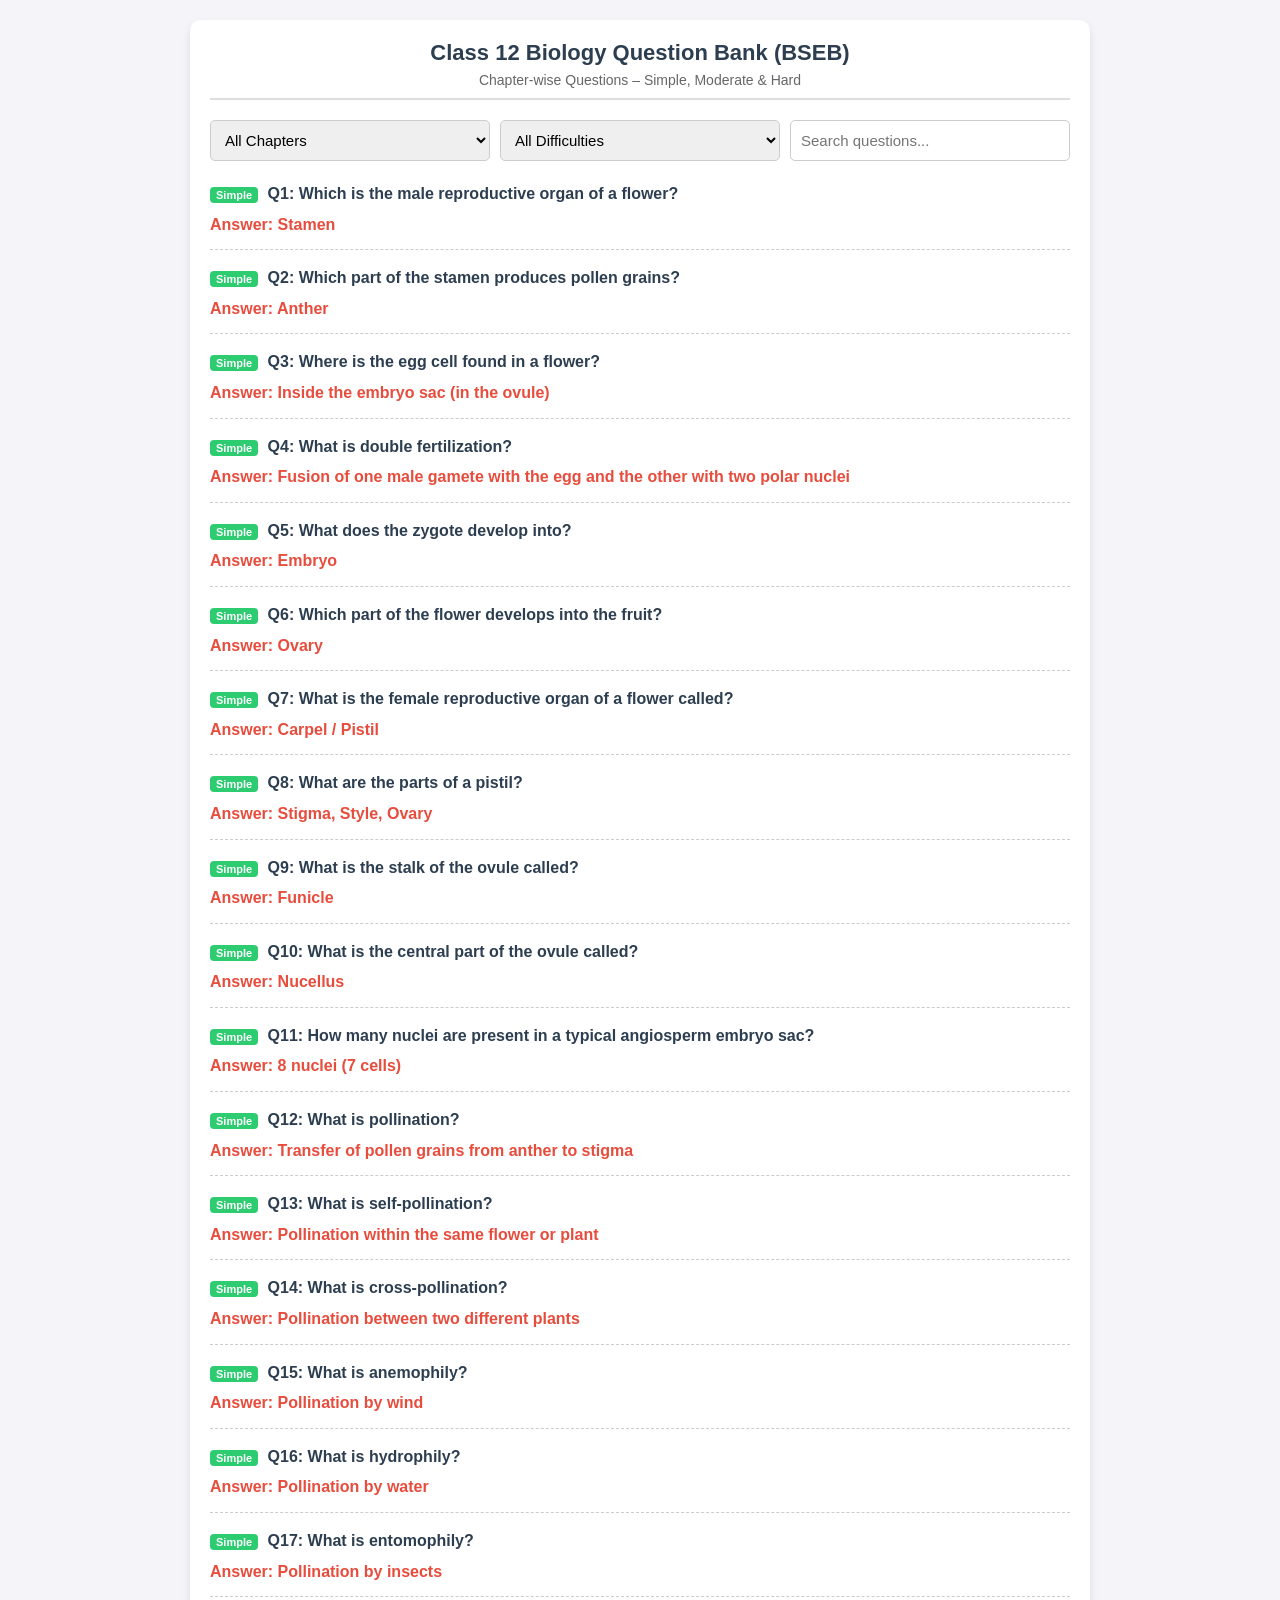
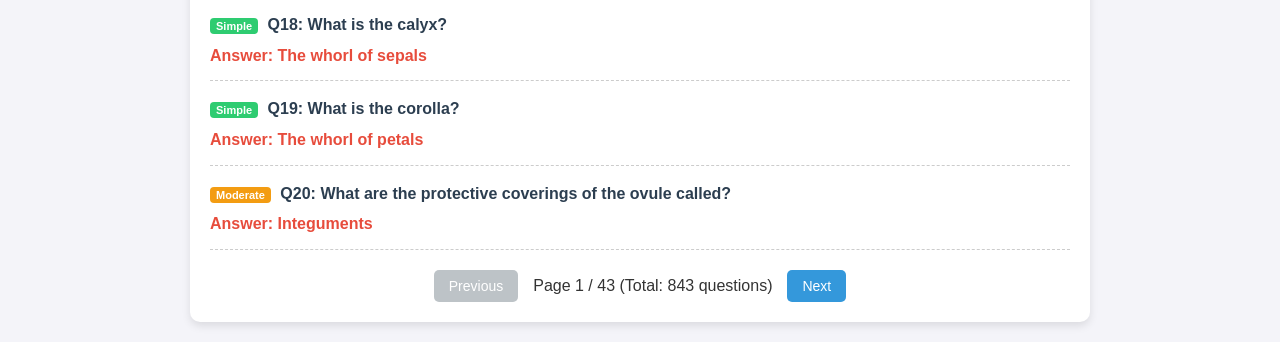
==== 800+.html @ d1755f1b "Create 800+.html" ====
<!DOCTYPE html>
<html lang="en">
<head>
    <meta charset="UTF-8">
    <meta name="viewport" content="width=device-width, initial-scale=1.0">
    <title>BSEB Class 12 Biology Question Bank</title>
    <style>
        * { box-sizing: border-box; margin: 0; padding: 0; font-family: 'Segoe UI', Tahoma, Geneva, Verdana, sans-serif; }
        body { background-color: #f4f4f9; color: #333; padding: 20px; }
        .container { max-width: 900px; margin: 0 auto; background: #fff; padding: 20px; border-radius: 10px; box-shadow: 0 4px 8px rgba(0,0,0,0.1); }
        .header { text-align: center; margin-bottom: 20px; border-bottom: 2px solid #ddd; padding-bottom: 10px; }
        .header h1 { color: #2c3e50; font-size: 22px; }
        .header p { color: #666; margin-top: 6px; font-size: 14px; }
        .controls { display: flex; flex-wrap: wrap; gap: 10px; margin-bottom: 20px; }
        select, input { padding: 10px; border-radius: 5px; border: 1px solid #ccc; font-size: 15px; flex: 1; min-width: 200px; outline: none; }
        select:focus, input:focus { border-color: #3498db; }
        .question-list { display: flex; flex-direction: column; gap: 15px; margin-bottom: 20px; }
        .question-item { border-bottom: 1px dashed #ccc; padding-bottom: 12px; line-height: 1.6; font-size: 16px; }
        .q-text { font-weight: 600; color: #2c3e50; }
        .a-text { color: #e74c3c; font-weight: 600; }
        .badge { font-size: 11px; padding: 2px 6px; border-radius: 4px; color: #fff; margin-right: 5px; font-weight: bold; }
        .Simple { background-color: #2ecc71; }
        .Moderate { background-color: #f39c12; }
        .Hard { background-color: #e74c3c; }
        .pagination { display: flex; justify-content: center; align-items: center; gap: 15px; margin-top: 20px; }
        .page-btn { padding: 8px 15px; background-color: #3498db; color: white; border: none; border-radius: 5px; cursor: pointer; font-size: 14px; }
        .page-btn:disabled { background-color: #bdc3c7; cursor: not-allowed; }
        ::-webkit-scrollbar { width: 8px; }
        ::-webkit-scrollbar-thumb { background: #888; border-radius: 4px; }
    </style>
</head>
<body>

    <div class="container">
        <div class="header">
            <h1>Class 12 Biology Question Bank (BSEB)</h1>
            <p>Chapter-wise Questions – Simple, Moderate &amp; Hard</p>
        </div>

        <div class="controls">
            <select id="chapterFilter">
                <option value="all">All Chapters</option>
                <option value="1">1. Sexual Reproduction in Flowering Plants</option>
                <option value="2">2. Human Reproduction</option>
                <option value="3">3. Reproductive Health</option>
                <option value="4">4. Principles of Inheritance and Variation</option>
                <option value="5">5. Molecular Basis of Inheritance</option>
                <option value="6">6. Evolution</option>
                <option value="7">7. Human Health and Disease</option>
                <option value="8">8. Microbes in Human Welfare</option>
                <option value="9">9. Biotechnology: Principles and Processes</option>
                <option value="10">10. Biotechnology and its Applications</option>
                <option value="11">11. Organisms and Populations</option>
                <option value="12">12. Ecosystem</option>
                <option value="13">13. Biodiversity and Conservation</option>
            </select>

            <select id="difficultyFilter">
                <option value="all">All Difficulties</option>
                <option value="Simple">Simple</option>
                <option value="Moderate">Moderate</option>
                <option value="Hard">Hard</option>
            </select>

            <input type="text" id="searchInput" placeholder="Search questions...">
        </div>

        <div class="question-list" id="questionContainer"></div>

        <div class="pagination">
            <button class="page-btn" id="prevBtn" onclick="changePage(-1)">Previous</button>
            <span id="pageInfo">Page 1 / 1</span>
            <button class="page-btn" id="nextBtn" onclick="changePage(1)">Next</button>
        </div>
    </div>

    <script>
        const biologyData = [
  // CHAPTER 1: Sexual Reproduction in Flowering Plants
  { ch: "1", diff: "Simple", q: "Which is the male reproductive organ of a flower?", a: "Stamen" },
  { ch: "1", diff: "Simple", q: "Which part of the stamen produces pollen grains?", a: "Anther" },
  { ch: "1", diff: "Simple", q: "Where is the egg cell found in a flower?", a: "Inside the embryo sac (in the ovule)" },
  { ch: "1", diff: "Simple", q: "What is double fertilization?", a: "Fusion of one male gamete with the egg and the other with two polar nuclei" },
  { ch: "1", diff: "Simple", q: "What does the zygote develop into?", a: "Embryo" },
  { ch: "1", diff: "Simple", q: "Which part of the flower develops into the fruit?", a: "Ovary" },
  { ch: "1", diff: "Simple", q: "What is the female reproductive organ of a flower called?", a: "Carpel / Pistil" },
  { ch: "1", diff: "Simple", q: "What are the parts of a pistil?", a: "Stigma, Style, Ovary" },
  { ch: "1", diff: "Simple", q: "What is the stalk of the ovule called?", a: "Funicle" },
  { ch: "1", diff: "Simple", q: "What is the central part of the ovule called?", a: "Nucellus" },
  { ch: "1", diff: "Simple", q: "How many nuclei are present in a typical angiosperm embryo sac?", a: "8 nuclei (7 cells)" },
  { ch: "1", diff: "Simple", q: "What is pollination?", a: "Transfer of pollen grains from anther to stigma" },
  { ch: "1", diff: "Simple", q: "What is self-pollination?", a: "Pollination within the same flower or plant" },
  { ch: "1", diff: "Simple", q: "What is cross-pollination?", a: "Pollination between two different plants" },
  { ch: "1", diff: "Simple", q: "What is anemophily?", a: "Pollination by wind" },
  { ch: "1", diff: "Simple", q: "What is hydrophily?", a: "Pollination by water" },
  { ch: "1", diff: "Simple", q: "What is entomophily?", a: "Pollination by insects" },
  { ch: "1", diff: "Simple", q: "What is the calyx?", a: "The whorl of sepals" },
  { ch: "1", diff: "Simple", q: "What is the corolla?", a: "The whorl of petals" },
  { ch: "1", diff: "Moderate", q: "What are the protective coverings of the ovule called?", a: "Integuments" },
  { ch: "1", diff: "Moderate", q: "What does the ovule develop into after fertilization?", a: "Seed" },
  { ch: "1", diff: "Moderate", q: "What does the ovary develop into after fertilization?", a: "Fruit" },
  { ch: "1", diff: "Moderate", q: "What is the ploidy of the endosperm?", a: "Triploid (3n)" },
  { ch: "1", diff: "Moderate", q: "What is the ploidy of the zygote?", a: "Diploid (2n)" },
  { ch: "1", diff: "Moderate", q: "How many cells are present in a mature embryo sac?", a: "7 cells (8 nuclei)" },
  { ch: "1", diff: "Moderate", q: "What are the synergids?", a: "Two cells beside the egg cell that help the pollen tube enter" },
  { ch: "1", diff: "Moderate", q: "What is the central cell of the embryo sac called?", a: "Secondary nucleus cell (with 2 polar nuclei)" },
  { ch: "1", diff: "Moderate", q: "Who discovered double fertilization?", a: "Nawaschin (1898)" },
  { ch: "1", diff: "Moderate", q: "What is the seed coat made of?", a: "Testa (outer) and Tegmen (inner)" },
  { ch: "1", diff: "Moderate", q: "What is the micropyle?", a: "A small pore in the ovule through which the pollen tube enters" },
  { ch: "1", diff: "Moderate", q: "What is apomixis?", a: "Seed formation without fertilization" },
  { ch: "1", diff: "Moderate", q: "What is parthenocarpy?", a: "Fruit development without fertilization" },
  { ch: "1", diff: "Moderate", q: "What are the two types of pollination?", a: "Self-pollination and cross-pollination" },
  { ch: "1", diff: "Moderate", q: "What is herkogamy?", a: "A mechanical barrier preventing self-pollination in a flower" },
  { ch: "1", diff: "Moderate", q: "What is self-incompatibility?", a: "The plant's own pollen failing to germinate on its stigma" },
  { ch: "1", diff: "Hard", q: "What is polyembryony?", a: "Presence of more than one embryo in a seed" },
  { ch: "1", diff: "Hard", q: "Give an example of polyembryony.", a: "Citrus (orange) and mango" },
  { ch: "1", diff: "Hard", q: "What is the function of the tapetum in the anther?", a: "Provides nutrition to developing pollen grains" },
  { ch: "1", diff: "Hard", q: "What is the role of the filiform apparatus?", a: "Guides the pollen tube into the synergid" },
  { ch: "1", diff: "Hard", q: "What is the chalaza?", a: "The base of the ovule where the integuments and nucellus meet" },
  { ch: "1", diff: "Hard", q: "What is the hilum?", a: "The point where the funicle attaches to the seed" },
  { ch: "1", diff: "Hard", q: "What is parthenogenesis?", a: "Development of an embryo from an unfertilized egg" },
  { ch: "1", diff: "Hard", q: "What is the significance of the pollen bank?", a: "Stores pollen grains for long-term use in plant breeding" },
  { ch: "1", diff: "Hard", q: "What is the function of the exine layer of pollen?", a: "Made of sporopollenin—highly resistant to degradation" },
  { ch: "1", diff: "Hard", q: "What is the 'pollen–pistil interaction'?", a: "Recognition of compatible pollen by the stigma leading to germination" },
  { ch: "1", diff: "Hard", q: "What is false fruit (pseudocarp)?", a: "Fruit formed from parts other than the ovary (e.g., apple)" },
  { ch: "1", diff: "Hard", q: "What is the 'double fertilization' unique to?", a: "Angiosperms (flowering plants)" },

  // CHAPTER 2: Human Reproduction
  { ch: "2", diff: "Simple", q: "Where are sperm cells produced?", a: "Testes" },
  { ch: "2", diff: "Simple", q: "Where are egg cells produced?", a: "Ovaries" },
  { ch: "2", diff: "Simple", q: "How long is the human gestation period?", a: "About 9 months (280 days)" },
  { ch: "2", diff: "Simple", q: "What is the fusion of sperm and egg called?", a: "Fertilization" },
  { ch: "2", diff: "Simple", q: "Where does fertilization normally occur?", a: "In the ampulla of the fallopian tube" },
  { ch: "2", diff: "Simple", q: "Which sex chromosomes are present in males?", a: "XY" },
  { ch: "2", diff: "Simple", q: "Which sex chromosomes are present in females?", a: "XX" },
  { ch: "2", diff: "Simple", q: "How many chromosomes are present in a human gamete?", a: "23 (haploid)" },
  { ch: "2", diff: "Simple", q: "How many chromosomes are present in a human zygote?", a: "46 (diploid)" },
  { ch: "2", diff: "Simple", q: "What is parturition?", a: "The process of childbirth" },
  { ch: "2", diff: "Simple", q: "Where does the embryo implant in the female body?", a: "In the uterus (endometrium)" },
  { ch: "2", diff: "Simple", q: "What is the scrotum?", a: "Sac that holds the testes and keeps them cool" },
  { ch: "2", diff: "Simple", q: "How many sperm cells are produced from one spermatogonium?", a: "4" },
  { ch: "2", diff: "Simple", q: "What is colostrum?", a: "First milk rich in antibodies (IgA)" },
  { ch: "2", diff: "Moderate", q: "What is the normal length of the menstrual cycle?", a: "28 days" },
  { ch: "2", diff: "Moderate", q: "Which hormone is secreted by the corpus luteum?", a: "Progesterone" },
  { ch: "2", diff: "Moderate", q: "On which day of the menstrual cycle does ovulation occur?", a: "Around the 14th day" },
  { ch: "2", diff: "Moderate", q: "Which cells secrete testosterone?", a: "Leydig cells (Interstitial cells)" },
  { ch: "2", diff: "Moderate", q: "Which cells nourish developing sperm?", a: "Sertoli cells" },
  { ch: "2", diff: "Moderate", q: "What is spermatogenesis?", a: "Formation of sperm from spermatogonia" },
  { ch: "2", diff: "Moderate", q: "What is oogenesis?", a: "Formation of ovum from oogonia" },
  { ch: "2", diff: "Moderate", q: "How many ova are produced from one oogonium?", a: "1 ovum (plus 3 polar bodies)" },
  { ch: "2", diff: "Moderate", q: "What is cleavage?", a: "Mitotic divisions of the zygote" },
  { ch: "2", diff: "Moderate", q: "What is the morula?", a: "8–16 cell stage of the embryo" },
  { ch: "2", diff: "Moderate", q: "What is the blastocyst?", a: "Hollow ball of cells formed after cleavage" },
  { ch: "2", diff: "Moderate", q: "What is implantation?", a: "Attachment of the blastocyst to the uterine wall" },
  { ch: "2", diff: "Moderate", q: "What is the placenta?", a: "Organ connecting the fetus with the mother for exchange of nutrients" },
  { ch: "2", diff: "Moderate", q: "What hormone is detected in pregnancy tests?", a: "hCG (human Chorionic Gonadotropin)" },
  { ch: "2", diff: "Moderate", q: "What are monozygotic twins?", a: "Identical twins formed from one zygote" },
  { ch: "2", diff: "Moderate", q: "What are dizygotic twins?", a: "Fraternal twins formed from two separate zygotes" },
  { ch: "2", diff: "Moderate", q: "Which hormone induces uterine contractions during birth?", a: "Oxytocin" },
  { ch: "2", diff: "Moderate", q: "Which hormone stimulates milk production?", a: "Prolactin" },
  { ch: "2", diff: "Moderate", q: "What is the acrosome?", a: "Enzyme-containing cap on the sperm head that digests the egg membrane" },
  { ch: "2", diff: "Hard", q: "What is the zona pellucida?", a: "A glycoprotein layer surrounding the mammalian egg" },
  { ch: "2", diff: "Hard", q: "What is the corona radiata?", a: "Follicle cells surrounding the egg after ovulation" },
  { ch: "2", diff: "Hard", q: "What is polyspermy?", a: "Entry of more than one sperm into the egg (normally blocked)" },
  { ch: "2", diff: "Hard", q: "Where is the primary oocyte arrested in meiosis?", a: "In prophase I (diplotene stage)" },
  { ch: "2", diff: "Hard", q: "Where is the secondary oocyte arrested?", a: "In metaphase II" },
  { ch: "2", diff: "Hard", q: "What is gastrulation?", a: "Formation of three germ layers in the embryo" },
  { ch: "2", diff: "Hard", q: "What are the three germ layers?", a: "Ectoderm, Mesoderm, Endoderm" },
  { ch: "2", diff: "Hard", q: "What is the function of the umbilical cord?", a: "Connects the fetus to the placenta (2 arteries, 1 vein)" },
  { ch: "2", diff: "Hard", q: "What is amniotic fluid?", a: "Fluid protecting the embryo from shocks and temperature changes" },
  { ch: "2", diff: "Hard", q: "What is the function of the hymen?", a: "A membrane partially covering the vaginal opening" },
  { ch: "2", diff: "Hard", q: "What is the function of the epididymis?", a: "Stores and matures sperm" },
  { ch: "2", diff: "Hard", q: "What is semen?", a: "Fluid containing sperm and secretions of accessory glands" },
  { ch: "2", diff: "Hard", q: "Which gland produces fructose for sperm nutrition?", a: "Seminal vesicles" },
  { ch: "2", diff: "Hard", q: "What is the role of the bulbourethral (Cowper's) glands?", a: "Lubricate the urethra" },

  // CHAPTER 3: Reproductive Health
  { ch: "3", diff: "Simple", q: "What does WHO stand for?", a: "World Health Organization" },
  { ch: "3", diff: "Simple", q: "What does RCH stand for?", a: "Reproductive and Child Health" },
  { ch: "3", diff: "Simple", q: "When was the family planning programme launched in India?", a: "1951" },
  { ch: "3", diff: "Simple", q: "What does STD stand for?", a: "Sexually Transmitted Diseases" },
  { ch: "3", diff: "Simple", q: "Which disease is caused by HIV?", a: "AIDS" },
  { ch: "3", diff: "Simple", q: "What does MTP stand for?", a: "Medical Termination of Pregnancy" },
  { ch: "3", diff: "Simple", q: "What does IVF stand for?", a: "In Vitro Fertilization" },
  { ch: "3", diff: "Simple", q: "What does ART stand for?", a: "Assisted Reproductive Technology" },
  { ch: "3", diff: "Simple", q: "What is a vasectomy?", a: "Male sterilization by cutting the vas deferens" },
  { ch: "3", diff: "Simple", q: "What is a tubectomy?", a: "Female sterilization by cutting the fallopian tube" },
  { ch: "3", diff: "Simple", q: "What does IUD stand for?", a: "Intra Uterine Device" },
  { ch: "3", diff: "Simple", q: "What is a condom?", a: "A barrier method of contraception" },
  { ch: "3", diff: "Simple", q: "What is the full form of AIDS?", a: "Acquired Immuno Deficiency Syndrome" },
  { ch: "3", diff: "Moderate", q: "How do oral contraceptive pills work?", a: "They prevent ovulation by inhibiting FSH and LH" },
  { ch: "3", diff: "Moderate", q: "What is the lactational amenorrhea method (LAM)?", a: "Breastfeeding delays return of fertility after childbirth" },
  { ch: "3", diff: "Moderate", q: "What is the emergency contraceptive pill?", a: "A pill taken within 72 hours of unprotected sex" },
  { ch: "3", diff: "Moderate", q: "What is the function of an IUD like CuT?", a: "Prevents implantation; releases copper ions" },
  { ch: "3", diff: "Moderate", q: "What is amniocentesis?", a: "Prenatal testing for genetic disorders using amniotic fluid" },
  { ch: "3", diff: "Moderate", q: "What is ZIFT?", a: "Zygote Intra Fallopian Transfer" },
  { ch: "3", diff: "Moderate", q: "What is GIFT?", a: "Gamete Intra Fallopian Transfer" },
  { ch: "3", diff: "Moderate", q: "What is IUT?", a: "Intra Uterine Transfer" },
  { ch: "3", diff: "Moderate", q: "What is ICSI?", a: "Intra Cytoplasmic Sperm Injection" },
  { ch: "3", diff: "Moderate", q: "What is IUI?", a: "Intra Uterine Insemination" },
  { ch: "3", diff: "Moderate", q: "What is the first trimester of pregnancy?", a: "First 3 months" },
  { ch: "3", diff: "Moderate", q: "Which vaccine is given to prevent cervical cancer?", a: "HPV vaccine" },
  { ch: "3", diff: "Moderate", q: "What is a contraceptive vaccine?", a: "A vaccine that induces antibodies against sperm or egg proteins" },
  { ch: "3", diff: "Moderate", q: "What is Depo-Provera?", a: "An injectable contraceptive containing progesterone" },
  { ch: "3", diff: "Moderate", q: "What are combined pills?", a: "Oral pills containing both estrogen and progesterone" },
  { ch: "3", diff: "Moderate", q: "What is coitus interruptus?", a: "Withdrawal method of contraception" },
  { ch: "3", diff: "Moderate", q: "What is the rhythm method?", a: "Avoiding sex during the fertile period of the cycle" },
  { ch: "3", diff: "Moderate", q: "What is the function of Rh antibodies in pregnancy?", a: "Can cause erythroblastosis fetalis in Rh+ fetus of Rh− mother" },
  { ch: "3", diff: "Hard", q: "What is the legal limit for MTP in India (general case)?", a: "Up to 20 weeks of pregnancy" },
  { ch: "3", diff: "Hard", q: "What is the PCPNDT Act?", a: "Pre-Conception and Pre-Natal Diagnostic Techniques Act (1994)" },
  { ch: "3", diff: "Hard", q: "What is the reproductive health of a society?", a: "Physical, mental and social well-being related to reproduction" },
  { ch: "3", diff: "Hard", q: "What is the 'population explosion'?", a: "Rapid increase in population causing resource strain" },
  { ch: "3", diff: "Hard", q: "What is MTP's full form and purpose?", a: "Medical Termination of Pregnancy – safe abortion" },
  { ch: "3", diff: "Hard", q: "Which bacteria causes syphilis?", a: "Treponema pallidum" },
  { ch: "3", diff: "Hard", q: "Which bacteria causes gonorrhea?", a: "Neisseria gonorrhoeae" },
  { ch: "3", diff: "Hard", q: "What is the full form of HPV?", a: "Human Papilloma Virus" },
  { ch: "3", diff: "Hard", q: "What is the main function of 'Saheli'?", a: "A non-steroidal oral contraceptive pill developed in India" },
  { ch: "3", diff: "Hard", q: "What is the function of lactational amenorrhea?", a: "Prevents pregnancy due to high prolactin during breastfeeding" },
  { ch: "3", diff: "Hard", q: "What is 'Population Education'?", a: "Educating people about family planning and small families" },
  { ch: "3", diff: "Hard", q: "What is a 'test tube baby'?", a: "A baby formed by IVF and transferred to the uterus" },
  { ch: "3", diff: "Hard", q: "Who was the first test tube baby?", a: "Louise Brown (1978)" },

  // CHAPTER 4: Principles of Inheritance and Variation
  { ch: "4", diff: "Simple", q: "Who is called the Father of Genetics?", a: "Gregor Johann Mendel" },
  { ch: "4", diff: "Simple", q: "Which plant did Mendel use for his experiments?", a: "Garden pea (Pisum sativum)" },
  { ch: "4", diff: "Simple", q: "What is heredity?", a: "Transmission of traits from parents to offspring" },
  { ch: "4", diff: "Simple", q: "What is variation?", a: "Differences among individuals of the same species" },
  { ch: "4", diff: "Simple", q: "What is a gene?", a: "A segment of DNA that codes for a protein/trait" },
  { ch: "4", diff: "Simple", q: "What is an allele?", a: "Alternative forms of the same gene" },
  { ch: "4", diff: "Simple", q: "What is a dominant trait?", a: "The trait expressed in the F1 hybrid" },
  { ch: "4", diff: "Simple", q: "What is a recessive trait?", a: "The trait hidden in the F1 hybrid" },
  { ch: "4", diff: "Simple", q: "What is phenotype?", a: "The observable characteristics of an organism" },
  { ch: "4", diff: "Simple", q: "What is genotype?", a: "The genetic makeup of an organism" },
  { ch: "4", diff: "Simple", q: "What is homozygous?", a: "Having two identical alleles (e.g., TT or tt)" },
  { ch: "4", diff: "Simple", q: "What is heterozygous?", a: "Having two different alleles (e.g., Tt)" },
  { ch: "4", diff: "Simple", q: "How many chromosomes are present in a human somatic cell?", a: "46 (23 pairs)" },
  { ch: "4", diff: "Simple", q: "How is sex determined in humans?", a: "By the XY sex chromosome system" },
  { ch: "4", diff: "Simple", q: "What is a monohybrid cross?", a: "A cross involving one pair of contrasting traits" },
  { ch: "4", diff: "Simple", q: "What is a dihybrid cross?", a: "A cross involving two pairs of contrasting traits" },
  { ch: "4", diff: "Simple", q: "Which blood group is the universal donor?", a: "O negative" },
  { ch: "4", diff: "Simple", q: "Which blood group is the universal recipient?", a: "AB positive" },
  { ch: "4", diff: "Moderate", q: "What is the phenotypic ratio in the F2 of a monohybrid cross?", a: "3:1 (dominant : recessive)" },
  { ch: "4", diff: "Moderate", q: "What is the genotypic ratio in the F2 of a monohybrid cross?", a: "1:2:1 (TT : Tt : tt)" },
  { ch: "4", diff: "Moderate", q: "What is the phenotypic ratio in the F2 of a dihybrid cross?", a: "9:3:3:1" },
  { ch: "4", diff: "Moderate", q: "State the Law of Dominance.", a: "In a heterozygote, the dominant allele is expressed" },
  { ch: "4", diff: "Moderate", q: "State the Law of Segregation.", a: "Alleles separate during gamete formation" },
  { ch: "4", diff: "Moderate", q: "State the Law of Independent Assortment.", a: "Alleles of different genes assort independently" },
  { ch: "4", diff: "Moderate", q: "What is incomplete dominance?", a: "Neither allele is fully dominant; offspring show an intermediate phenotype" },
  { ch: "4", diff: "Moderate", q: "Give an example of incomplete dominance.", a: "Pink flowers in Snapdragon (Antirrhinum)" },
  { ch: "4", diff: "Moderate", q: "What is codominance?", a: "Both alleles are expressed equally in the heterozygote" },
  { ch: "4", diff: "Moderate", q: "Give an example of codominance.", a: "AB blood group" },
  { ch: "4", diff: "Moderate", q: "How many alleles control the ABO blood group?", a: "3 alleles (IA, IB, i)" },
  { ch: "4", diff: "Moderate", q: "What is multiple allelism?", a: "More than two alleles of a gene in a population" },
  { ch: "4", diff: "Moderate", q: "What is pleiotropy?", a: "One gene affecting multiple traits" },
  { ch: "4", diff: "Moderate", q: "Give an example of pleiotropy.", a: "Phenylketonuria (PKU)" },
  { ch: "4", diff: "Moderate", q: "What are polygenic traits?", a: "Traits controlled by multiple genes (e.g., skin color, height)" },
  { ch: "4", diff: "Moderate", q: "What is a test cross?", a: "Crossing an organism with the homozygous recessive parent" },
  { ch: "4", diff: "Moderate", q: "What is a pedigree chart?", a: "A diagram showing inheritance of a trait across generations" },
  { ch: "4", diff: "Moderate", q: "What is a square symbol in a pedigree chart?", a: "Male" },
  { ch: "4", diff: "Moderate", q: "What is a circle symbol in a pedigree chart?", a: "Female" },
  { ch: "4", diff: "Moderate", q: "What is thalassemia?", a: "A quantitative blood disorder caused by reduced globin synthesis" },
  { ch: "4", diff: "Moderate", q: "What is sickle cell anemia?", a: "An autosomal recessive disorder with abnormal hemoglobin" },
  { ch: "4", diff: "Moderate", q: "What type of disorder is sickle cell anemia?", a: "Autosomal recessive" },
  { ch: "4", diff: "Moderate", q: "Which chromosome is affected in Down's syndrome?", a: "Trisomy of chromosome 21" },
  { ch: "4", diff: "Moderate", q: "What is the total chromosome number in Down's syndrome?", a: "47" },
  { ch: "4", diff: "Moderate", q: "What is mutation?", a: "Sudden change in the DNA sequence" },
  { ch: "4", diff: "Moderate", q: "What is a point mutation?", a: "Change in a single base pair of DNA" },
  { ch: "4", diff: "Moderate", q: "What is the genotypic ratio in codominance?", a: "1:2:1" },
  { ch: "4", diff: "Hard", q: "What is linkage?", a: "Tendency of genes on the same chromosome to be inherited together" },
  { ch: "4", diff: "Hard", q: "Who proposed the chromosomal theory of inheritance?", a: "Sutton and Boveri" },
  { ch: "4", diff: "Hard", q: "What is crossing over?", a: "Exchange of segments between non-sister chromatids of homologous chromosomes" },
  { ch: "4", diff: "Hard", q: "What is the Hardy–Weinberg equation?", a: "p² + 2pq + q² = 1" },
  { ch: "4", diff: "Hard", q: "What is Klinefelter's syndrome?", a: "47, XXY – male with an extra X chromosome" },
  { ch: "4", diff: "Hard", q: "What is Turner's syndrome?", a: "45, XO – female with a missing X chromosome" },
  { ch: "4", diff: "Hard", q: "What is color blindness?", a: "X-linked recessive disorder; inability to distinguish red and green" },
  { ch: "4", diff: "Hard", q: "What is hemophilia?", a: "X-linked recessive disorder; defective blood clotting" },
  { ch: "4", diff: "Hard", q: "Who is called the 'Father of Human Genetics'?", a: "Archibald Garrod" },
  { ch: "4", diff: "Hard", q: "What is the 'Evil Quartet' in the context of variation?", a: "Mutations, recombination, natural selection, genetic drift" },
  { ch: "4", diff: "Hard", q: "What is aneuploidy?", a: "Abnormal number of chromosomes due to non-disjunction" },
  { ch: "4", diff: "Hard", q: "What is polyploidy?", a: "Presence of more than two sets of chromosomes" },
  { ch: "4", diff: "Hard", q: "What is the effect of the GAG to GUG mutation?", a: "Glutamic acid is replaced by valine (sickle cell anemia)" },
  { ch: "4", diff: "Hard", q: "What is a frameshift mutation?", a: "Insertion or deletion that shifts the reading frame" },
  { ch: "4", diff: "Hard", q: "What is a 'carrier' in genetics?", a: "A heterozygous individual showing no symptoms but transmitting the recessive allele" },
  { ch: "4", diff: "Hard", q: "Why are X-linked recessive disorders more common in males?", a: "Males have only one X chromosome (hemizygous)" },

  // CHAPTER 5: Molecular Basis of Inheritance
  { ch: "5", diff: "Simple", q: "What does DNA stand for?", a: "Deoxyribonucleic Acid" },
  { ch: "5", diff: "Simple", q: "What does RNA stand for?", a: "Ribonucleic Acid" },
  { ch: "5", diff: "Simple", q: "What is the shape of the DNA molecule?", a: "Double helix" },
  { ch: "5", diff: "Simple", q: "What sugar is present in DNA?", a: "Deoxyribose" },
  { ch: "5", diff: "Simple", q: "What sugar is present in RNA?", a: "Ribose" },
  { ch: "5", diff: "Simple", q: "Which nitrogenous base is in RNA but not in DNA?", a: "Uracil" },
  { ch: "5", diff: "Simple", q: "Which nitrogenous base is in DNA but not in RNA?", a: "Thymine" },
  { ch: "5", diff: "Simple", q: "Which nitrogenous bases are purines?", a: "Adenine and Guanine" },
  { ch: "5", diff: "Simple", q: "Which nitrogenous bases are pyrimidines?", a: "Cytosine, Thymine, Uracil" },
  { ch: "5", diff: "Simple", q: "Who proposed the double-helix model of DNA?", a: "Watson and Crick (1953)" },
  { ch: "5", diff: "Simple", q: "What is a nucleotide?", a: "A sugar + phosphate + nitrogenous base" },
  { ch: "5", diff: "Simple", q: "What is a codon?", a: "A triplet of bases coding for one amino acid" },
  { ch: "5", diff: "Simple", q: "What is the start codon?", a: "AUG (codes for methionine)" },
  { ch: "5", diff: "Simple", q: "What are the stop codons?", a: "UAA, UAG, UGA" },
  { ch: "5", diff: "Simple", q: "What is the central dogma?", a: "DNA → RNA → Protein" },
  { ch: "5", diff: "Simple", q: "What is the function of DNA helicase?", a: "Unwinds the DNA double helix" },
  { ch: "5", diff: "Simple", q: "What is the function of DNA ligase?", a: "Joins DNA fragments" },
  { ch: "5", diff: "Simple", q: "What is the function of RNA polymerase?", a: "Synthesizes RNA from DNA" },
  { ch: "5", diff: "Simple", q: "What is the function of DNA polymerase?", a: "Synthesizes new DNA strands" },
  { ch: "5", diff: "Simple", q: "How many codons code for amino acids in the genetic code?", a: "64 (61 sense + 3 stop)" },
  { ch: "5", diff: "Moderate", q: "What is transcription?", a: "Synthesis of RNA from a DNA template" },
  { ch: "5", diff: "Moderate", q: "What is translation?", a: "Synthesis of protein from mRNA" },
  { ch: "5", diff: "Moderate", q: "What is semi-conservative DNA replication?", a: "Each new DNA molecule has one old and one new strand" },
  { ch: "5", diff: "Moderate", q: "How many hydrogen bonds form between A and T?", a: "2" },
  { ch: "5", diff: "Moderate", q: "How many hydrogen bonds form between G and C?", a: "3" },
  { ch: "5", diff: "Moderate", q: "What is Chargaff's rule?", a: "A = T and G = C" },
  { ch: "5", diff: "Moderate", q: "What is a nucleosome?", a: "DNA wrapped around a histone octamer" },
  { ch: "5", diff: "Moderate", q: "What is the length of one complete turn of the DNA helix?", a: "3.4 nm (10 base pairs)" },
  { ch: "5", diff: "Moderate", q: "What are Okazaki fragments?", a: "Short DNA fragments on the lagging strand" },
  { ch: "5", diff: "Moderate", q: "What is the role of the promoter?", a: "Site where RNA polymerase binds to start transcription" },
  { ch: "5", diff: "Moderate", q: "What is capping in mRNA processing?", a: "Adding methyl guanosine triphosphate to the 5' end" },
  { ch: "5", diff: "Moderate", q: "What is tailing in mRNA processing?", a: "Adding poly-A tail to the 3' end" },
  { ch: "5", diff: "Moderate", q: "What is splicing?", a: "Removal of introns and joining of exons" },
  { ch: "5", diff: "Moderate", q: "What is the role of tRNA?", a: "Carries amino acids to the ribosome during translation" },
  { ch: "5", diff: "Moderate", q: "What is the anticodon?", a: "Three bases on tRNA complementary to the mRNA codon" },
  { ch: "5", diff: "Moderate", q: "What is the lac operon?", a: "Inducible operon for lactose metabolism" },
  { ch: "5", diff: "Moderate", q: "What is the inducer of the lac operon?", a: "Lactose" },
  { ch: "5", diff: "Moderate", q: "What is a palindrome in DNA?", a: "Sequence reading the same on both strands (5'→3')" },
  { ch: "5", diff: "Moderate", q: "What is the Human Genome Project (HGP)?", a: "Project to sequence the entire human genome (1990–2003)" },
  { ch: "5", diff: "Moderate", q: "How many genes are estimated in the human genome?", a: "About 30,000" },
  { ch: "5", diff: "Moderate", q: "What is DNA fingerprinting?", a: "Identification technique based on unique DNA repeat patterns" },
  { ch: "5", diff: "Moderate", q: "What does VNTR stand for?", a: "Variable Number of Tandem Repeats" },
  { ch: "5", diff: "Moderate", q: "Who developed DNA fingerprinting?", a: "Alec Jeffreys (1984)" },
  { ch: "5", diff: "Moderate", q: "What is the polymerase chain reaction?", a: "In vitro amplification of DNA" },
  { ch: "5", diff: "Hard", q: "What is the length of the human DNA (per cell)?", a: "About 2.2 metres" },
  { ch: "5", diff: "Hard", q: "What is the size of the human genome in base pairs?", a: "About 3.1 billion" },
  { ch: "5", diff: "Hard", q: "What is the 'C-value paradox'?", a: "Genome size does not correlate with organism complexity" },
  { ch: "5", diff: "Hard", q: "What is the function of the TATA box?", a: "Binding site for transcription factors upstream of the promoter" },
  { ch: "5", diff: "Hard", q: "Who proposed the 'One Gene–One Enzyme' hypothesis?", a: "Beadle and Tatum" },
  { ch: "5", diff: "Hard", q: "What are the three steps of PCR?", a: "Denaturation, Annealing, Extension" },
  { ch: "5", diff: "Hard", q: "What is the temperature for PCR denaturation?", a: "About 94°C" },
  { ch: "5", diff: "Hard", q: "Which enzyme is used in PCR?", a: "Taq polymerase (from Thermus aquaticus)" },
  { ch: "5", diff: "Hard", q: "What is 'satellite DNA'?", a: "Repetitive non-coding DNA used in fingerprinting" },
  { ch: "5", diff: "Hard", q: "What is the Meselson–Stahl experiment about?", a: "Evidence for semi-conservative DNA replication" },
  { ch: "5", diff: "Hard", q: "What is a 'transforming principle'?", a: "DNA from one bacterium can transform another (Griffith)" },
  { ch: "5", diff: "Hard", q: "What did Avery, MacLeod and McCarty prove?", a: "DNA is the transforming principle" },
  { ch: "5", diff: "Hard", q: "What is the role of the ribosome in translation?", a: "Site of protein synthesis" },
  { ch: "5", diff: "Hard", q: "What are the components of a eukaryotic ribosome?", a: "60S and 40S subunits (80S)" },
  { ch: "5", diff: "Hard", q: "What are the components of a prokaryotic ribosome?", a: "50S and 30S subunits (70S)" },
  { ch: "5", diff: "Hard", q: "What is a mutation hotspot?", a: "A DNA region with a high mutation rate" },
  { ch: "5", diff: "Hard", q: "What is a polycistronic mRNA?", a: "mRNA coding for multiple proteins (in prokaryotes)" },
  { ch: "5", diff: "Hard", q: "What is a monocistronic mRNA?", a: "mRNA coding for a single protein (in eukaryotes)" },
  { ch: "5", diff: "Hard", q: "What is a ribozyme?", a: "RNA molecule with catalytic activity" },
  { ch: "5", diff: "Hard", q: "What is a codon bias?", a: "Non-random use of synonymous codons" },
  { ch: "5", diff: "Hard", q: "What is 'junk DNA'?", a: "Non-coding DNA with regulatory or unknown function" },
  { ch: "5", diff: "Hard", q: "What is the function of telomeres?", a: "Protect chromosome ends from degradation" },
  { ch: "5", diff: "Hard", q: "What is the function of centromeres?", a: "Attachment site for spindle fibers during cell division" },
  { ch: "5", diff: "Hard", q: "What is the difference between DNA and RNA?", a: "DNA has deoxyribose and thymine; RNA has ribose and uracil" },

  // CHAPTER 6: Evolution
  { ch: "6", diff: "Simple", q: "Who proposed the theory of natural selection?", a: "Charles Darwin" },
  { ch: "6", diff: "Simple", q: "What is the famous book written by Darwin?", a: "On the Origin of Species (1859)" },
  { ch: "6", diff: "Simple", q: "What is the scientific name of modern humans?", a: "Homo sapiens" },
  { ch: "6", diff: "Simple", q: "What are homologous organs?", a: "Organs with the same origin but different functions" },
  { ch: "6", diff: "Simple", q: "What are analogous organs?", a: "Organs with different origins but similar functions" },
  { ch: "6", diff: "Simple", q: "What is a fossil?", a: "Preserved remains of ancient organisms" },
  { ch: "6", diff: "Simple", q: "What is the study of fossils called?", a: "Paleontology" },
  { ch: "6", diff: "Simple", q: "Which ship did Darwin travel on?", a: "HMS Beagle" },
  { ch: "6", diff: "Simple", q: "What is evolution?", a: "Gradual change in organisms over generations" },
  { ch: "6", diff: "Simple", q: "Are monkeys the direct ancestors of humans?", a: "No, humans and monkeys share a common ancestor" },
  { ch: "6", diff: "Simple", q: "What is a primate?", a: "A group of mammals including monkeys, apes, and humans" },
  { ch: "6", diff: "Simple", q: "Which is the earliest hominid genus?", a: "Australopithecus" },
  { ch: "6", diff: "Simple", q: "What is the scientific name of the extinct species Homo erectus?", a: "Homo erectus" },
  { ch: "6", diff: "Simple", q: "What is mutation in the context of evolution?", a: "Source of new genetic variation" },
  { ch: "6", diff: "Simple", q: "What is genetic drift?", a: "Random change in allele frequencies in small populations" },
  { ch: "6", diff: "Moderate", q: "What is adaptive radiation?", a: "Rapid diversification of a species into many forms" },
  { ch: "6", diff: "Moderate", q: "Give an example of adaptive radiation.", a: "Darwin's finches in the Galapagos Islands" },
  { ch: "6", diff: "Moderate", q: "What is industrial melanism?", a: "Darkening of moths in polluted industrial areas" },
  { ch: "6", diff: "Moderate", q: "Which moth is used as an example of industrial melanism?", a: "Biston betularia (peppered moth)" },
  { ch: "6", diff: "Moderate", q: "What is the Hardy–Weinberg principle?", a: "Allele frequencies remain constant in a large, random-mating population" },
  { ch: "6", diff: "Moderate", q: "What are the factors affecting Hardy–Weinberg equilibrium?", a: "Mutation, recombination, natural selection, genetic drift, gene flow" },
  { ch: "6", diff: "Moderate", q: "What is the founder's effect?", a: "A new population founded by a few individuals with limited gene pool" },
  { ch: "6", diff: "Moderate", q: "What is the bottleneck effect?", a: "Sudden drastic reduction in population size" },
  { ch: "6", diff: "Moderate", q: "What is gene flow?", a: "Movement of alleles between populations through migration" },
  { ch: "6", diff: "Moderate", q: "What is the theory of spontaneous generation?", a: "Belief that life arises from non-living matter" },
  { ch: "6", diff: "Moderate", q: "What is panspermia?", a: "Hypothesis that life came to Earth from space" },
  { ch: "6", diff: "Moderate", q: "What is the 'big bang' in the context of evolution?", a: "Origin of the universe ~13.7 billion years ago" },
  { ch: "6", diff: "Moderate", q: "What is the 'RNA world hypothesis'?", a: "RNA was the first genetic material" },
  { ch: "6", diff: "Moderate", q: "What is the difference between microevolution and macroevolution?", a: "Micro: small changes within a species; Macro: large changes forming new species" },
  { ch: "6", diff: "Moderate", q: "What is Lamarck's theory of evolution?", a: "Inheritance of acquired characters" },
  { ch: "6", diff: "Moderate", q: "What is Archaeopteryx?", a: "A connecting link between reptiles and birds" },
  { ch: "6", diff: "Moderate", q: "What is the 'living fossil'?", a: "An organism that has remained unchanged for millions of years (e.g., Coelacanth)" },
  { ch: "6", diff: "Moderate", q: "What is a connecting link?", a: "An organism showing features of two different groups" },
  { ch: "6", diff: "Hard", q: "How old is the Earth?", a: "About 4.6 billion years" },
  { ch: "6", diff: "Hard", q: "What is the 'Cambrian explosion'?", a: "Sudden appearance of diverse life forms about 540 million years ago" },
  { ch: "6", diff: "Hard", q: "What is the 'molecular clock'?", a: "Uses DNA/protein differences to estimate evolutionary time" },
  { ch: "6", diff: "Hard", q: "What is the age of the oldest known fossils?", a: "About 3.5 billion years" },
  { ch: "6", diff: "Hard", q: "What is the 'Endosymbiotic theory'?", a: "Mitochondria and chloroplasts evolved from engulfed bacteria" },
  { ch: "6", diff: "Hard", q: "Who proposed the endosymbiotic theory?", a: "Lynn Margulis" },
  { ch: "6", diff: "Hard", q: "How much DNA do humans share with chimpanzees?", a: "About 98.8%" },
  { ch: "6", diff: "Hard", q: "What is a phylogenetic tree?", a: "A diagram showing evolutionary relationships" },
  { ch: "6", diff: "Hard", q: "What is convergent evolution?", a: "Different species evolve similar traits independently" },
  { ch: "6", diff: "Hard", q: "What is divergent evolution?", a: "Same ancestor lineage evolves into different forms" },
  { ch: "6", diff: "Hard", q: "What is the 'fitness' of an organism?", a: "Ability to survive and reproduce" },
  { ch: "6", diff: "Hard", q: "What is 'survival of the fittest'?", a: "Organisms best adapted to environment survive and reproduce" },
  { ch: "6", diff: "Hard", q: "What is a species?", a: "A group of organisms that can interbreed to produce fertile offspring" },
  { ch: "6", diff: "Hard", q: "What is reproductive isolation?", a: "Barriers preventing interbreeding between species" },
  { ch: "6", diff: "Hard", q: "What are the two types of speciation?", a: "Allopatric (geographic) and sympatric (no geographic isolation)" },
  { ch: "6", diff: "Hard", q: "Which epoch is known as the 'Age of Mammals'?", a: "Cenozoic era" },

  // CHAPTER 7: Human Health and Disease
  { ch: "7", diff: "Simple", q: "What is health?", a: "A state of complete physical, mental and social well-being" },
  { ch: "7", diff: "Simple", q: "What is a pathogen?", a: "An organism that causes disease" },
  { ch: "7", diff: "Simple", q: "What does AIDS stand for?", a: "Acquired Immuno Deficiency Syndrome" },
  { ch: "7", diff: "Simple", q: "Which virus causes AIDS?", a: "HIV (Human Immunodeficiency Virus)" },
  { ch: "7", diff: "Simple", q: "What is immunity?", a: "The body's ability to resist infection" },
  { ch: "7", diff: "Simple", q: "Which bacteria causes typhoid?", a: "Salmonella typhi" },
  { ch: "7", diff: "Simple", q: "Which pathogen causes malaria?", a: "Plasmodium" },
  { ch: "7", diff: "Simple", q: "What causes the common cold?", a: "Rhino viruses" },
  { ch: "7", diff: "Simple", q: "What is plague caused by?", a: "Yersinia pestis" },
  { ch: "7", diff: "Simple", q: "What is cancer?", a: "Uncontrolled division of cells" },
  { ch: "7", diff: "Simple", q: "What are carcinogens?", a: "Cancer-causing agents" },
  { ch: "7", diff: "Simple", q: "What is a vaccine?", a: "A preparation that stimulates immunity against a pathogen" },
  { ch: "7", diff: "Simple", q: "What does the immune system do?", a: "Protects the body from pathogens" },
  { ch: "7", diff: "Simple", q: "Which mosquito spreads malaria?", a: "Female Anopheles mosquito" },
  { ch: "7", diff: "Simple", q: "What are the symptoms of typhoid?", a: "High fever, weakness, stomach pain, loss of appetite" },
  { ch: "7", diff: "Simple", q: "What is the 'Widal test' used for?", a: "Diagnosis of typhoid" },
  { ch: "7", diff: "Simple", q: "What is a vector?", a: "Organism that transmits a pathogen" },
  { ch: "7", diff: "Simple", q: "What is lung cancer mainly caused by?", a: "Smoking" },
  { ch: "7", diff: "Simple", q: "What is vaccination?", a: "Inducing immunity by administering a vaccine" },
  { ch: "7", diff: "Moderate", q: "Which Plasmodium species causes the most severe malaria?", a: "Plasmodium falciparum" },
  { ch: "7", diff: "Moderate", q: "Which mosquito spreads dengue?", a: "Aedes aegypti" },
  { ch: "7", diff: "Moderate", q: "What are the symptoms of malaria?", a: "Recurring fever, chills, sweating, headache" },
  { ch: "7", diff: "Moderate", q: "What is the Widal test?", a: "Serological test for typhoid" },
  { ch: "7", diff: "Moderate", q: "What are symptoms of amoebiasis?", a: "Abdominal pain, constipation, blood in stool" },
  { ch: "7", diff: "Moderate", q: "Which organism causes amoebiasis?", a: "Entamoeba histolytica" },
  { ch: "7", diff: "Moderate", q: "Which organism causes filariasis?", a: "Wuchereria bancrofti" },
  { ch: "7", diff: "Moderate", q: "What is elephantiasis?", a: "Swelling of legs and genitals due to lymphatic blockage" },
  { ch: "7", diff: "Moderate", q: "Which mosquito spreads filariasis?", a: "Culex mosquito" },
  { ch: "7", diff: "Moderate", q: "What is the scientific name of the roundworm causing ascariasis?", a: "Ascaris lumbricoides" },
  { ch: "7", diff: "Moderate", q: "What is an antibody?", a: "Protein produced by B cells against antigens" },
  { ch: "7", diff: "Moderate", q: "What is innate immunity?", a: "Non-specific defense present from birth" },
  { ch: "7", diff: "Moderate", q: "What is acquired immunity?", a: "Specific defense developed after exposure to a pathogen" },
  { ch: "7", diff: "Moderate", q: "What are B-lymphocytes?", a: "Cells that produce antibodies" },
  { ch: "7", diff: "Moderate", q: "What are T-lymphocytes?", a: "Cells that help in cell-mediated immunity" },
  { ch: "7", diff: "Moderate", q: "What is active immunity?", a: "Immunity developed after direct exposure to a pathogen" },
  { ch: "7", diff: "Moderate", q: "What is passive immunity?", a: "Immunity acquired from ready-made antibodies" },
  { ch: "7", diff: "Moderate", q: "What is colostrum?", a: "First milk rich in IgA antibodies" },
  { ch: "7", diff: "Moderate", q: "How does HIV attack the body?", a: "It infects Helper T-cells, weakening the immune system" },
  { ch: "7", diff: "Moderate", q: "What test detects HIV?", a: "ELISA" },
  { ch: "7", diff: "Moderate", q: "How is AIDS treated?", a: "Anti-Retroviral Therapy (ART)" },
  { ch: "7", diff: "Moderate", q: "What is a benign tumor?", a: "A non-cancerous growth confined to its original location" },
  { ch: "7", diff: "Moderate", q: "What is a malignant tumor?", a: "A cancerous growth that spreads to other tissues" },
  { ch: "7", diff: "Moderate", q: "What is metastasis?", a: "Spread of cancer cells from one part of the body to another" },
  { ch: "7", diff: "Moderate", q: "What are psychoactive drugs?", a: "Drugs that affect the brain and behavior" },
  { ch: "7", diff: "Moderate", q: "What are opioids?", a: "Drugs that bind to opioid receptors in the brain (e.g., heroin, morphine)" },
  { ch: "7", diff: "Moderate", q: "What are cannabinoids?", a: "Drugs obtained from Cannabis sativa" },
  { ch: "7", diff: "Moderate", q: "What plant produces cocaine?", a: "Erythroxylum coca" },
  { ch: "7", diff: "Moderate", q: "What is drug addiction?", a: "Compulsive use of drugs despite harmful consequences" },
  { ch: "7", diff: "Moderate", q: "What is a stimulant?", a: "Drug that increases alertness (e.g., cocaine, amphetamines)" },
  { ch: "7", diff: "Hard", q: "What is the structure of an antibody?", a: "H2L2 – two heavy and two light chains" },
  { ch: "7", diff: "Hard", q: "How many classes of antibodies are there?", a: "5 (IgA, IgD, IgE, IgG, IgM)" },
  { ch: "7", diff: "Hard", q: "Which antibody is the most abundant in the body?", a: "IgG" },
  { ch: "7", diff: "Hard", q: "Which antibody is involved in allergies?", a: "IgE" },
  { ch: "7", diff: "Hard", q: "What is an autoimmune disease?", a: "Immune system attacks its own body cells" },
  { ch: "7", diff: "Hard", q: "Give an example of an autoimmune disease.", a: "Rheumatoid arthritis" },
  { ch: "7", diff: "Hard", q: "What is the lymphatic system?", a: "Network of vessels and organs that help in immunity" },
  { ch: "7", diff: "Hard", q: "What are oncogenes?", a: "Genes that promote cancer when mutated" },
  { ch: "7", diff: "Hard", q: "What are proto-oncogenes?", a: "Normal genes that can become oncogenes" },
  { ch: "7", diff: "Hard", q: "What are tumor suppressor genes?", a: "Genes that prevent uncontrolled cell division (e.g., p53)" },
  { ch: "7", diff: "Hard", q: "What is interferon?", a: "Protein that inhibits viral replication" },
  { ch: "7", diff: "Hard", q: "What is 'contact inhibition'?", a: "Normal cells stop dividing when they touch each other" },
  { ch: "7", diff: "Hard", q: "What are the stages of HIV infection?", a: "1. Acute infection, 2. Clinical latency, 3. AIDS" },
  { ch: "7", diff: "Hard", q: "Which enzyme converts HIV RNA into DNA?", a: "Reverse transcriptase" },
  { ch: "7", diff: "Hard", q: "What is AZT?", a: "An anti-HIV drug that inhibits reverse transcriptase" },
  { ch: "7", diff: "Hard", q: "What is immunotherapy?", a: "Treatment that uses the body's immune system to fight cancer" },
  { ch: "7", diff: "Hard", q: "What is 'adaptive immunity' mediated by?", a: "B-lymphocytes (humoral) and T-lymphocytes (cell-mediated)" },
  { ch: "7", diff: "Hard", q: "What is 'primary lymphoid organ'?", a: "Organ where lymphocytes mature (bone marrow, thymus)" },
  { ch: "7", diff: "Hard", q: "What is a secondary lymphoid organ?", a: "Organ where lymphocytes interact with pathogens (spleen, lymph nodes)" },
  { ch: "7", diff: "Hard", q: "What is behavioral therapy?", a: "Counseling and support to help addicts quit drugs" },
  { ch: "7", diff: "Hard", q: "What is the full form of HPV?", a: "Human Papilloma Virus" },
  { ch: "7", diff: "Hard", q: "What is the full form of hCG?", a: "Human Chorionic Gonadotropin" },

  // CHAPTER 8: Microbes in Human Welfare
  { ch: "8", diff: "Simple", q: "Which bacteria is used in curd formation?", a: "Lactobacillus" },
  { ch: "8", diff: "Simple", q: "Which fungus produces penicillin?", a: "Penicillium notatum" },
  { ch: "8", diff: "Simple", q: "Which microbe is used in bread making?", a: "Saccharomyces cerevisiae (yeast)" },
  { ch: "8", diff: "Simple", q: "What is the main component of biogas?", a: "Methane (CH4)" },
  { ch: "8", diff: "Simple", q: "Which bacteria fix nitrogen in legume roots?", a: "Rhizobium" },
  { ch: "8", diff: "Simple", q: "What are biofertilizers?", a: "Microbes that enrich soil nutrients" },
  { ch: "8", diff: "Simple", q: "Which gas causes dough to rise?", a: "CO2 (carbon dioxide)" },
  { ch: "8", diff: "Simple", q: "Which microorganism causes fermentation of dough?", a: "Yeast" },
  { ch: "8", diff: "Simple", q: "What is Swiss cheese produced by?", a: "Propionibacterium sharmanii" },
  { ch: "8", diff: "Simple", q: "What is sewage?", a: "Wastewater from homes and industries" },
  { ch: "8", diff: "Simple", q: "What does BOD stand for?", a: "Biochemical Oxygen Demand" },
  { ch: "8", diff: "Simple", q: "What is biogas mainly used for?", a: "Cooking and lighting" },
  { ch: "8", diff: "Simple", q: "What are the two types of biofertilizers?", a: "Bacterial and fungal" },
  { ch: "8", diff: "Simple", q: "What is mycorrhiza?", a: "Symbiosis between fungi and plant roots" },
  { ch: "8", diff: "Simple", q: "What is Bt cotton?", a: "Cotton with a Bt toxin gene for pest resistance" },
  { ch: "8", diff: "Simple", q: "What does Bt stand for?", a: "Bacillus thuringiensis" },
  { ch: "8", diff: "Simple", q: "Which bacteria fix nitrogen in legume roots?", a: "Rhizobium" },
  { ch: "8", diff: "Simple", q: "Which bacteria produce methane?", a: "Methanogens" },
  { ch: "8", diff: "Simple", q: "Which yeast is used in bread-making?", a: "Saccharomyces cerevisiae" },
  { ch: "8", diff: "Simple", q: "Which microbe causes curd formation?", a: "Lactobacillus" },
  { ch: "8", diff: "Simple", q: "What is cyclosporin A used for?", a: "Immunosuppressant (organ transplant)" },
  { ch: "8", diff: "Simple", q: "What is cyclosporin A produced by?", a: "Trichoderma polysporum" },
  { ch: "8", diff: "Simple", q: "Which yeast is used in alcohol production?", a: "Saccharomyces cerevisiae" },
  { ch: "8", diff: "Simple", q: "What is the role of yeast in fermentation?", a: "Converts sugar into alcohol and CO2" },
  { ch: "8", diff: "Moderate", q: "What is BOD?", a: "Amount of oxygen consumed by microbes to break down organic matter" },
  { ch: "8", diff: "Moderate", q: "What is activated sludge?", a: "Aerobic bacteria-rich sludge used in sewage treatment" },
  { ch: "8", diff: "Moderate", q: "What are methanogens?", a: "Bacteria that produce methane in anaerobic conditions" },
  { ch: "8", diff: "Moderate", q: "What is the use of statins?", a: "Lower blood cholesterol" },
  { ch: "8", diff: "Moderate", q: "Which fungus produces statins?", a: "Monascus purpureus" },
  { ch: "8", diff: "Moderate", q: "What is the use of streptokinase?", a: "Clot buster" },
  { ch: "8", diff: "Moderate", q: "Which bacterium produces streptokinase?", a: "Streptococcus" },
  { ch: "8", diff: "Moderate", q: "What is citric acid produced by?", a: "Aspergillus niger" },
  { ch: "8", diff: "Moderate", q: "What is butyric acid produced by?", a: "Clostridium butylicum" },
  { ch: "8", diff: "Moderate", q: "What is lactic acid produced by?", a: "Lactobacillus" },
  { ch: "8", diff: "Moderate", q: "What is acetic acid produced by?", a: "Acetobacter aceti" },
  { ch: "8", diff: "Moderate", q: "What is ethanol produced by?", a: "Saccharomyces cerevisiae" },
  { ch: "8", diff: "Moderate", q: "What is the role of flocs in sewage treatment?", a: "Aerobic bacteria in flocs decompose organic matter" },
  { ch: "8", diff: "Moderate", q: "What are the two stages of sewage treatment?", a: "Primary (physical) and secondary (biological)" },
  { ch: "8", diff: "Moderate", q: "What is biogas made of?", a: "Methane (CH4), CO2, and traces of H2S" },
  { ch: "8", diff: "Moderate", q: "What is the calorific value of biogas?", a: "About 4500–5000 kcal/m³" },
  { ch: "8", diff: "Moderate", q: "What is Bt toxin?", a: "Crystal protein (Cry) toxic to insect larvae" },
  { ch: "8", diff: "Moderate", q: "What is the role of Bacillus thuringiensis in Bt cotton?", a: "Produces Bt toxin that kills bollworms" },
  { ch: "8", diff: "Moderate", q: "What is RNA interference (RNAi)?", a: "Silencing of a specific gene by dsRNA" },
  { ch: "8", diff: "Moderate", q: "What is the use of RNAi in plants?", a: "Protection against nematode infestation" },
  { ch: "8", diff: "Moderate", q: "What are the advantages of biofertilizers?", a: "Eco-friendly, renewable, reduce chemical use" },
  { ch: "8", diff: "Moderate", q: "What is the role of Rhizobium in agriculture?", a: "Fixes atmospheric nitrogen in legume root nodules" },
  { ch: "8", diff: "Moderate", q: "What is the role of Azotobacter?", a: "Free-living nitrogen-fixing bacterium" },
  { ch: "8", diff: "Moderate", q: "What is the role of Azolla?", a: "Water fern used as biofertilizer in rice fields" },
  { ch: "8", diff: "Moderate", q: "What is the role of cyanobacteria in agriculture?", a: "Fix nitrogen and add organic matter to soil" },
  { ch: "8", diff: "Moderate", q: "What is mycorrhiza's function?", a: "Improves phosphorus uptake in plants" },
  { ch: "8", diff: "Moderate", q: "What is the use of Baculovirus in biocontrol?", a: "Species-specific insecticide" },
  { ch: "8", diff: "Moderate", q: "What is the role of ladybird beetles in biocontrol?", a: "They eat aphids (pests)" },
  { ch: "8", diff: "Moderate", q: "What is the role of Trichoderma in biocontrol?", a: "Biocontrol agent against soil-borne pathogens" },
  { ch: "8", diff: "Moderate", q: "What is the role of Baculovirus in biocontrol?", a: "Kills specific insect larvae" },
  { ch: "8", diff: "Moderate", q: "What is the role of dragonflies in biocontrol?", a: "Eat mosquitoes" },
  { ch: "8", diff: "Moderate", q: "What is a bioinsecticide?", a: "Biological agent used to kill insects" },
  { ch: "8", diff: "Moderate", q: "What is the use of Trichoderma polysporum?", a: "Produces cyclosporin A" },
  { ch: "8", diff: "Moderate", q: "What is the function of the activated sludge process?", a: "Aerobic bacteria break down organic matter" },
  { ch: "8", diff: "Moderate", q: "What happens in the anaerobic sludge digester?", a: "Anaerobic bacteria produce methane and CO2" },
  { ch: "8", diff: "Hard", q: "What is BOD's significance in sewage treatment?", a: "Measures organic pollution; lower BOD = cleaner water" },
  { ch: "8", diff: "Hard", q: "What is the difference between BOD and COD?", a: "BOD: biological oxygen demand; COD: chemical oxygen demand" },
  { ch: "8", diff: "Hard", q: "What is the C:N ratio of biogas?", a: "About 3:5" },
  { ch: "8", diff: "Hard", q: "What is the role of methanogens in biogas plants?", a: "Produce methane from organic waste in anaerobic conditions" },
  { ch: "8", diff: "Hard", q: "What is the function of the gas holder in a biogas plant?", a: "Stores biogas produced" },
  { ch: "8", diff: "Hard", q: "What is 'primary treatment' in sewage?", a: "Physical removal of solids through filtration and sedimentation" },
  { ch: "8", diff: "Hard", q: "What is 'secondary treatment' in sewage?", a: "Biological breakdown of organic matter by microbes" },
  { ch: "8", diff: "Hard", q: "What is the role of cyanobacteria in biofertilizers?", a: "Fix nitrogen and add organic matter" },
  { ch: "8", diff: "Hard", q: "What is the function of Glomus in biofertilizer?", a: "Forms mycorrhiza with plant roots" },
  { ch: "8", diff: "Hard", q: "What is biopesticide?", a: "Pesticide derived from living organisms" },
  { ch: "8", diff: "Hard", q: "What is the significance of Bt crops?", a: "Reduce chemical pesticide use" },
  { ch: "8", diff: "Hard", q: "What is 'superbug' in the context of antibiotic resistance?", a: "Bacterium resistant to multiple antibiotics" },
  { ch: "8", diff: "Hard", q: "What is bioleaching?", a: "Extraction of metals using microbes" },
  { ch: "8", diff: "Hard", q: "What is bioremediation?", a: "Use of microbes to clean up pollutants" },
  { ch: "8", diff: "Hard", q: "What is the role of Pseudomonas putida in bioremediation?", a: "Degrades oil spills" },
  { ch: "8", diff: "Hard", q: "What is the role of Thiobacillus ferrooxidans in bioleaching?", a: "Oxidizes metal sulfides to release metals" },
  { ch: "8", diff: "Hard", q: "What is the 'microbial consortium'?", a: "A group of microorganisms working together" },
  { ch: "8", diff: "Hard", q: "What is 'cheese ripening'?", a: "Controlled microbial action that develops cheese flavor" },
  { ch: "8", diff: "Hard", q: "What is Roquefort cheese produced by?", a: "Penicillium roqueforti" },
  { ch: "8", diff: "Hard", q: "What is 'Swiss cheese' characterized by?", a: "Large holes due to CO2 production" },
  { ch: "8", diff: "Hard", q: "What is 'toddy'?", a: "Traditional fermented drink from palm sap" },
  { ch: "8", diff: "Hard", q: "What is the use of statins in medicine?", a: "Blood cholesterol-lowering drugs" },
  { ch: "8", diff: "Hard", q: "What is the role of cyclosporin A in organ transplant?", a: "Prevents rejection by suppressing immune system" },

  // CHAPTER 9: Biotechnology: Principles and Processes
  { ch: "9", diff: "Simple", q: "What is biotechnology?", a: "Use of living organisms to make useful products" },
  { ch: "9", diff: "Simple", q: "What is a restriction enzyme?", a: "Enzyme that cuts DNA at specific sites" },
  { ch: "9", diff: "Simple", q: "What is a plasmid?", a: "Small circular DNA used as a cloning vector" },
  { ch: "9", diff: "Simple", q: "What does PCR stand for?", a: "Polymerase Chain Reaction" },
  { ch: "9", diff: "Simple", q: "What does PCR amplify?", a: "DNA" },
  { ch: "9", diff: "Simple", q: "What is a cloning vector?", a: "DNA molecule that carries foreign DNA into a host" },
  { ch: "9", diff: "Simple", q: "What is a host cell?", a: "Cell that receives recombinant DNA" },
  { ch: "9", diff: "Simple", q: "What is a selectable marker?", a: "Gene that helps select transformed cells" },
  { ch: "9", diff: "Simple", q: "What is the first step in rDNA technology?", a: "Isolation of DNA" },
  { ch: "9", diff: "Simple", q: "What is the role of DNA ligase?", a: "Joins DNA fragments" },
  { ch: "9", diff: "Simple", q: "What does EcoRI cut?", a: "GAATTC sequence" },
  { ch: "9", diff: "Simple", q: "What is the full form of PCR?", a: "Polymerase Chain Reaction" },
  { ch: "9", diff: "Simple", q: "What enzyme joins DNA fragments?", a: "DNA ligase" },
  { ch: "9", diff: "Simple", q: "What is a 'sticky end'?", a: "Single-stranded overhang after restriction digestion" },
  { ch: "9", diff: "Simple", q: "What is a 'blunt end'?", a: "Double-stranded end without overhang" },
  { ch: "9", diff: "Simple", q: "What is the role of the ori sequence?", a: "Site where DNA replication begins" },
  { ch: "9", diff: "Simple", q: "What does the lacZ gene code for?", a: "Beta-galactosidase" },
  { ch: "9", diff: "Simple", q: "What is a 'recombinant DNA'?", a: "DNA formed by joining fragments from different sources" },
  { ch: "9", diff: "Simple", q: "What is the first step in PCR?", a: "Denaturation" },
  { ch: "9", diff: "Moderate", q: "What are sticky ends?", a: "Single-stranded DNA overhangs after cutting" },
  { ch: "9", diff: "Moderate", q: "What is the role of DNA ligase in rDNA technology?", a: "Joins vector and insert DNA" },
  { ch: "9", diff: "Moderate", q: "What are the steps of rDNA technology?", a: "1. Isolation, 2. Cutting, 3. Ligation, 4. Transformation, 5. Selection, 6. Expression" },
  { ch: "9", diff: "Moderate", q: "What is the role of a selectable marker?", a: "Helps identify transformed cells" },
  { ch: "9", diff: "Moderate", q: "What is the full form of pBR322?", a: "A common cloning plasmid (pBR322)" },
  { ch: "9", diff: "Moderate", q: "What are the antibiotic resistance genes in pBR322?", a: "ampR and tetR" },
  { ch: "9", diff: "Moderate", q: "What is insertional inactivation?", a: "Insertion of foreign DNA into a marker gene that inactivates it" },
  { ch: "9", diff: "Moderate", q: "What is blue-white screening?", a: "Screening for recombinant colonies using lacZ gene" },
  { ch: "9", diff: "Moderate", q: "What color are recombinant colonies in blue-white screening?", a: "White (non-recombinant are blue)" },
  { ch: "9", diff: "Moderate", q: "What are the three steps of PCR?", a: "Denaturation, Annealing, Extension" },
  { ch: "9", diff: "Moderate", q: "What is the temperature for PCR denaturation?", a: "About 94°C" },
  { ch: "9", diff: "Moderate", q: "What is the temperature for PCR annealing?", a: "About 50–65°C" },
  { ch: "9", diff: "Moderate", q: "What is the temperature for PCR extension?", a: "About 72°C" },
  { ch: "9", diff: "Moderate", q: "What is Taq polymerase?", a: "Heat-stable DNA polymerase from Thermus aquaticus" },
  { ch: "9", diff: "Moderate", q: "What is transformation?", a: "Introduction of foreign DNA into a host cell" },
  { ch: "9", diff: "Moderate", q: "How are competent cells prepared?", a: "Treating cells with CaCl2" },
  { ch: "9", diff: "Moderate", q: "What is Agrobacterium tumefaciens used for?", a: "Natural genetic engineer of plants" },
  { ch: "9", diff: "Moderate", q: "What is the Ti plasmid?", a: "Tumor-inducing plasmid of Agrobacterium" },
  { ch: "9", diff: "Moderate", q: "What is biolistics?", a: "Gene gun method of DNA delivery" },
  { ch: "9", diff: "Moderate", q: "What is a bioreactor?", a: "Vessel for growing cells in large quantities" },
  { ch: "9", diff: "Moderate", q: "What is downstream processing?", a: "Purification of the product after fermentation" },
  { ch: "9", diff: "Moderate", q: "What is the role of EcoRI in biotechnology?", a: "Cuts DNA at GAATTC sites" },
  { ch: "9", diff: "Moderate", q: "What is the role of reverse transcriptase?", a: "Synthesizes DNA from RNA" },
  { ch: "9", diff: "Moderate", q: "What is cDNA?", a: "DNA synthesized from mRNA" },
  { ch: "9", diff: "Moderate", q: "What is the full form of Ti plasmid?", a: "Tumor-inducing plasmid" },
  { ch: "9", diff: "Moderate", q: "What is a gene library?", a: "Collection of cloned DNA fragments" },
  { ch: "9", diff: "Moderate", q: "What is a genomic library?", a: "Collection of cloned genomic DNA fragments" },
  { ch: "9", diff: "Hard", q: "What is the role of restriction endonuclease?", a: "Cuts DNA at specific recognition sequences" },
  { ch: "9", diff: "Hard", q: "What is the function of a palindrome in DNA?", a: "Recognition site for restriction enzymes" },
  { ch: "9", diff: "Hard", q: "What is a 'compatible end'?", a: "Sticky end that pairs with another after digestion" },
  { ch: "9", diff: "Hard", q: "What is the function of the alpha-galactosidase gene in blue-white screening?", a: "Enables color-based screening of recombinants" },
  { ch: "9", diff: "Hard", q: "What is 'insertional inactivation'?", a: "Loss of gene function due to insertion of foreign DNA" },
  { ch: "9", diff: "Hard", q: "What is a 'selectable marker' in pBR322?", a: "Antibiotic resistance genes" },
  { ch: "9", diff: "Hard", q: "What is the function of the 'ori' site?", a: "Origin of DNA replication" },
  { ch: "9", diff: "Hard", q: "What is a 'recombinant' cell?", a: "Cell containing recombinant DNA" },
  { ch: "9", diff: "Hard", q: "What is the function of DNA polymerase in PCR?", a: "Synthesizes new DNA strands" },
  { ch: "9", diff: "Hard", q: "What is the function of primers in PCR?", a: "Provide starting point for DNA synthesis" },
  { ch: "9", diff: "Hard", q: "What is a 'bioreactor' used for?", a: "Large-scale production of biological products" },
  { ch: "9", diff: "Hard", q: "What is the difference between a stirred-tank and an airlift bioreactor?", a: "Stirred-tank uses mechanical stirring; airlift uses air bubbles" },
  { ch: "9", diff: "Hard", q: "What is the function of 'downstream processing'?", a: "Purification and formulation of the product" },
  { ch: "9", diff: "Hard", q: "What is the difference between batch and continuous culture?", a: "Batch: closed system; Continuous: nutrients replenished" },
  { ch: "9", diff: "Hard", q: "What is enzyme immobilization?", a: "Fixing enzymes on a support for reuse" },
  { ch: "9", diff: "Hard", q: "What is sterilization in biotechnology?", a: "Removal of all microorganisms from equipment" },
  { ch: "9", diff: "Hard", q: "What is the function of a chemostat?", a: "Maintains continuous culture at steady state" },
  { ch: "9", diff: "Hard", q: "What is the function of a biological safety cabinet?", a: "Protects worker and environment from biohazards" },
  { ch: "9", diff: "Hard", q: "What is the significance of the ori, marker and restriction sites in a vector?", a: "Essential for replication, selection, and cloning" },
  { ch: "9", diff: "Hard", q: "What is the difference between genomic and cDNA libraries?", a: "Genomic: all DNA; cDNA: only expressed genes" },
  { ch: "9", diff: "Hard", q: "What is the function of the human insulin gene in E. coli?", a: "Production of human insulin" },
  { ch: "9", diff: "Hard", q: "What is the role of the selection marker in E. coli transformation?", a: "Identifies cells that took up recombinant DNA" },
  { ch: "9", diff: "Hard", q: "What is a 'gene construct'?", a: "A recombinant DNA molecule carrying a gene of interest" },
  { ch: "9", diff: "Hard", q: "What is the full form of GEAC?", a: "Genetic Engineering Approval Committee" },
  { ch: "9", diff: "Hard", q: "What is biosafety?", a: "Safety measures to protect against biohazards" },
  { ch: "9", diff: "Hard", q: "What is biopiracy?", a: "Illegal use of biological resources without permission" },
  { ch: "9", diff: "Hard", q: "What is bioethics?", a: "Ethical issues in biotechnology" },
  { ch: "9", diff: "Hard", q: "What is a patent?", a: "Legal right over an invention" },

  // CHAPTER 10: Biotechnology and its Applications
  { ch: "10", diff: "Simple", q: "What is Bt cotton?", a: "Cotton with the Bt toxin gene for pest resistance" },
  { ch: "10", diff: "Simple", q: "What is the full form of Bt?", a: "Bacillus thuringiensis" },
  { ch: "10", diff: "Simple", q: "What is gene therapy?", a: "Treatment of disease by replacing defective genes" },
  { ch: "10", diff: "Simple", q: "What is RNAi used for?", a: "Silencing of specific genes" },
  { ch: "10", diff: "Simple", q: "What is Golden Rice?", a: "Rice rich in vitamin A (beta-carotene)" },
  { ch: "10", diff: "Simple", q: "What is the function of insulin?", a: "Regulates blood sugar" },
  { ch: "10", diff: "Simple", q: "Which GM crop was first approved in India?", a: "Bt cotton" },
  { ch: "10", diff: "Simple", q: "What is molecular diagnosis?", a: "Detection of disease at the DNA/RNA level" },
  { ch: "10", diff: "Simple", q: "What does ELISA stand for?", a: "Enzyme-Linked Immunosorbent Assay" },
  { ch: "10", diff: "Simple", q: "What is ADA?", a: "Adenosine Deaminase (deficiency causes SCID)" },
  { ch: "10", diff: "Simple", q: "What is SCID?", a: "Severe Combined Immuno Deficiency" },
  { ch: "10", diff: "Simple", q: "What is biopiracy?", a: "Illegal use of biological resources" },
  { ch: "10", diff: "Simple", q: "What is the main use of PCR in diagnosis?", a: "Amplification of pathogen DNA for detection" },
  { ch: "10", diff: "Simple", q: "What is the function of RNAi in pest control?", a: "Silences pest genes" },
  { ch: "10", diff: "Simple", q: "What is Bt brinjal?", a: "GM brinjal with Bt toxin gene" },
  { ch: "10", diff: "Simple", q: "What does GMO stand for?", a: "Genetically Modified Organism" },
  { ch: "10", diff: "Simple", q: "What is the primary goal of gene therapy?", a: "Correct defective genes" },
  { ch: "10", diff: "Simple", q: "What is the full form of ADA?", a: "Adenosine Deaminase" },
  { ch: "10", diff: "Simple", q: "What is the main advantage of Golden Rice?", a: "Prevents vitamin A deficiency" },
  { ch: "10", diff: "Moderate", q: "What is Bt toxin?", a: "Crystal (Cry) protein toxic to insect larvae" },
  { ch: "10", diff: "Moderate", q: "Why is the Bt toxin safe for humans?", a: "It becomes active only in the alkaline gut of insects" },
  { ch: "10", diff: "Moderate", q: "What are the two Cry genes used in Bt cotton?", a: "Cry1Ac and Cry2Ab" },
  { ch: "10", diff: "Moderate", q: "How was RNAi used to protect tobacco plants?", a: "Against Meloidogyne incognita (nematode)" },
  { ch: "10", diff: "Moderate", q: "What is the first gene therapy target in humans?", a: "SCID (ADA deficiency)" },
  { ch: "10", diff: "Moderate", q: "What is the difference between ex vivo and in vivo gene therapy?", a: "Ex vivo: cells modified outside body; in vivo: gene delivered directly" },
  { ch: "10", diff: "Moderate", q: "What is molecular diagnosis useful for?", a: "Early detection of diseases like AIDS and cancer" },
  { ch: "10", diff: "Moderate", q: "How is PCR used in molecular diagnosis?", a: "Amplifies pathogen DNA for detection" },
  { ch: "10", diff: "Moderate", q: "What does ELISA detect?", a: "Antigens or antibodies in a sample" },
  { ch: "10", diff: "Moderate", q: "What is a DNA probe?", a: "A labeled DNA fragment used to detect specific sequences" },
  { ch: "10", diff: "Moderate", q: "What are transgenic animals?", a: "Animals with foreign genes introduced into their genome" },
  { ch: "10", diff: "Moderate", q: "What is Rosie?", a: "A transgenic cow producing human alpha-lactalbumin in milk" },
  { ch: "10", diff: "Moderate", q: "What is Polly?", a: "A transgenic sheep producing human factor IX in milk" },
  { ch: "10", diff: "Moderate", q: "What is GEAC?", a: "Genetic Engineering Approval Committee" },
  { ch: "10", diff: "Moderate", q: "What is a biopatent?", a: "A patent on a biological product or process" },
  { ch: "10", diff: "Moderate", q: "What is the neem patent controversy?", a: "A US patent on neem's fungicidal properties was revoked" },
  { ch: "10", diff: "Moderate", q: "What is the basmati rice patent issue?", a: "A US patent on basmati rice lines was challenged by India" },
  { ch: "10", diff: "Moderate", q: "What is the use of human insulin in medicine?", a: "Treatment of diabetes" },
  { ch: "10", diff: "Moderate", q: "How is human insulin produced by rDNA technology?", a: "A and B chains produced separately in E. coli and joined" },
  { ch: "10", diff: "Moderate", q: "What is Golden Rice enriched with?", a: "Beta-carotene (provitamin A)" },
  { ch: "10", diff: "Moderate", q: "What is the function of RNAi in nematode resistance?", a: "Silences essential nematode genes" },
  { ch: "10", diff: "Moderate", q: "What is the use of molecular diagnosis in cancer?", a: "Detects mutations for early detection" },
  { ch: "10", diff: "Moderate", q: "What is the principle of ELISA?", a: "Antigen-antibody interaction" },
  { ch: "10", diff: "Moderate", q: "What is the advantage of transgenic animals?", a: "Production of pharmaceuticals in milk" },
  { ch: "10", diff: "Moderate", q: "What is the function of the ADA gene?", a: "Codes for adenosine deaminase enzyme" },
  { ch: "10", diff: "Moderate", q: "What is xenotransplantation?", a: "Transplantation of animal organs into humans" },
  { ch: "10", diff: "Moderate", q: "What are the ethical issues of GM crops?", a: "Biosafety, biodiversity, and food safety concerns" },
  { ch: "10", diff: "Moderate", q: "What is the 'terminator technology'?", a: "Makes GM seeds sterile to prevent reuse" },
  { ch: "10", diff: "Hard", q: "What is the full form of RNAi?", a: "RNA interference" },
  { ch: "10", diff: "Hard", q: "What is the role of Dicer in RNAi?", a: "Cuts dsRNA into small fragments" },
  { ch: "10", diff: "Hard", q: "What is RISC?", a: "RNA-Induced Silencing Complex" },
  { ch: "10", diff: "Hard", q: "How is Bt cotton different from normal cotton?", a: "Contains Bt toxin gene for pest resistance" },
  { ch: "10", diff: "Hard", q: "What is the advantage of the 'Flavr Savr' tomato?", a: "Longer shelf life" },
  { ch: "10", diff: "Hard", q: "What is the use of 'Humulin'?", a: "Human insulin produced by rDNA technology" },
  { ch: "10", diff: "Hard", q: "What is the full form of ADA gene therapy?", a: "Adenosine Deaminase gene therapy for SCID" },
  { ch: "10", diff: "Hard", q: "What is the principle of gene therapy?", a: "Delivery of a functional gene to replace defective one" },
  { ch: "10", diff: "Hard", q: "What is a viral vector in gene therapy?", a: "Modified virus used to deliver a gene" },
  { ch: "10", diff: "Hard", q: "What is the role of PCR in forensic science?", a: "DNA fingerprinting and identification" },
  { ch: "10", diff: "Hard", q: "What is the 'biological weapons convention'?", a: "Treaty banning biological weapons" },
  { ch: "10", diff: "Hard", q: "What is the Cartagena Protocol?", a: "International agreement on biosafety of GMOs" },
  { ch: "10", diff: "Hard", q: "What is the Nagoya Protocol?", a: "Agreement on access and benefit sharing of genetic resources" },
  { ch: "10", diff: "Hard", q: "What is the Biological Diversity Act 2002?", a: "Indian law for conservation and sustainable use of biodiversity" },
  { ch: "10", diff: "Hard", q: "What is CRISPR-Cas9?", a: "A powerful gene editing tool" },
  { ch: "10", diff: "Hard", q: "What is a gene drive?", a: "Technology for spreading genes rapidly through a population" },
  { ch: "10", diff: "Hard", q: "What is the use of OX513A mosquito?", a: "Genetically modified mosquito to control dengue" },
  { ch: "10", diff: "Hard", q: "What are the main concerns about GM foods?", a: "Allergenicity, toxicity, and environmental impact" },
  { ch: "10", diff: "Hard", q: "What is the role of Agrobacterium in plant biotechnology?", a: "Natural genetic engineer used for transformation" },
  { ch: "10", diff: "Hard", q: "What is the advantage of molecular diagnosis?", a: "Early and accurate detection of diseases" },
  { ch: "10", diff: "Hard", q: "What is the difference between ELISA and PCR for HIV detection?", a: "ELISA detects antibodies; PCR detects viral RNA" },

  // CHAPTER 11: Organisms and Populations
  { ch: "11", diff: "Simple", q: "What is mutualism?", a: "Interaction where both species benefit" },
  { ch: "11", diff: "Simple", q: "What is parasitism?", a: "Interaction where one benefits and the other is harmed" },
  { ch: "11", diff: "Simple", q: "What is commensalism?", a: "Interaction where one benefits and the other is neither harmed nor benefited" },
  { ch: "11", diff: "Simple", q: "What is population density?", a: "Number of individuals per unit area" },
  { ch: "11", diff: "Simple", q: "What is ecology?", a: "Study of interactions between organisms and their environment" },
  { ch: "11", diff: "Simple", q: "What is a habitat?", a: "The place where an organism lives" },
  { ch: "11", diff: "Simple", q: "What is a niche?", a: "The functional role of an organism in its ecosystem" },
  { ch: "11", diff: "Simple", q: "What are abiotic factors?", a: "Non-living components like temperature, water, light" },
  { ch: "11", diff: "Simple", q: "What are biotic factors?", a: "Living components like plants, animals, microbes" },
  { ch: "11", diff: "Simple", q: "What is the 'polar bear' adapted to?", a: "Cold polar regions" },
  { ch: "11", diff: "Simple", q: "What is the interaction between barnacles and whales called?", a: "Commensalism" },
  { ch: "11", diff: "Simple", q: "What is intraspecific competition?", a: "Competition between individuals of the same species" },
  { ch: "11", diff: "Simple", q: "What is interspecific competition?", a: "Competition between individuals of different species" },
  { ch: "11", diff: "Simple", q: "What are the four factors of population change?", a: "Births, deaths, immigration, emigration" },
  { ch: "11", diff: "Simple", q: "What is emigration?", a: "Movement of individuals out of a population" },
  { ch: "11", diff: "Simple", q: "What is immigration?", a: "Movement of individuals into a population" },
  { ch: "11", diff: "Simple", q: "What is exponential growth?", a: "J-shaped growth curve when resources are unlimited" },
  { ch: "11", diff: "Simple", q: "What is amensalism?", a: "One species harmed, other unaffected" },
  { ch: "11", diff: "Simple", q: "What is the sex ratio?", a: "Ratio of males to females in a population" },
  { ch: "11", diff: "Moderate", q: "What is logistic growth?", a: "Growth with carrying capacity (S-shaped)" },
  { ch: "11", diff: "Moderate", q: "What is carrying capacity (K)?", a: "Maximum population size an environment can support" },
  { ch: "11", diff: "Moderate", q: "What is biotic potential?", a: "Maximum reproductive capacity under ideal conditions" },
  { ch: "11", diff: "Moderate", q: "What is the formula for logistic growth?", a: "dN/dt = rN(K-N)/K" },
  { ch: "11", diff: "Moderate", q: "What is the formula for exponential growth?", a: "dN/dt = rN" },
  { ch: "11", diff: "Moderate", q: "What is natality?", a: "Birth rate" },
  { ch: "11", diff: "Moderate", q: "What is mortality?", a: "Death rate" },
  { ch: "11", diff: "Moderate", q: "What is competition exclusion principle?", a: "Two species competing for the same resource cannot coexist" },
  { ch: "11", diff: "Moderate", q: "What is resource partitioning?", a: "Different species using different parts of a resource" },
  { ch: "11", diff: "Moderate", q: "What is an example of mutualism?", a: "Lichen (algae + fungi)" },
  { ch: "11", diff: "Moderate", q: "What is an example of commensalism?", a: "Barnacles on whale" },
  { ch: "11", diff: "Moderate", q: "What is brood parasitism?", a: "One species lays eggs in another's nest" },
  { ch: "11", diff: "Moderate", q: "What is an example of brood parasitism?", a: "Cuckoo laying eggs in crow's nest" },
  { ch: "11", diff: "Moderate", q: "What is an adaptation?", a: "Inherited characteristic that helps survival" },
  { ch: "11", diff: "Moderate", q: "What is hibernation?", a: "Winter dormancy in animals" },
  { ch: "11", diff: "Moderate", q: "What is aestivation?", a: "Summer dormancy in animals" },
  { ch: "11", diff: "Moderate", q: "What is migration?", a: "Seasonal movement of animals to favorable areas" },
  { ch: "11", diff: "Moderate", q: "What are the three types of population age structure?", a: "Pre-reproductive, reproductive, post-reproductive" },
  { ch: "11", diff: "Moderate", q: "What is a 'fig and wasp' interaction?", a: "Obligate mutualism" },
  { ch: "11", diff: "Moderate", q: "What is 'Calotropis' known for?", a: "Chemical defense against herbivores" },
  { ch: "11", diff: "Moderate", q: "What are the defenses of prey against predators?", a: "Camouflage, warning coloration, mimicry" },
  { ch: "11", diff: "Moderate", q: "What is the 'monarch butterfly' known for?", a: "Warning coloration (aposematism)" },
  { ch: "11", diff: "Moderate", q: "What is the sign of parasitism?", a: "(+, −)" },
  { ch: "11", diff: "Moderate", q: "What is Cuscuta?", a: "A parasitic plant" },
  { ch: "11", diff: "Moderate", q: "What are the adaptations of xerophytes?", a: "Thick cuticle, sunken stomata, CAM photosynthesis" },
  { ch: "11", diff: "Moderate", q: "What is the 'age pyramid'?", a: "Graphical representation of age distribution" },
  { ch: "11", diff: "Hard", q: "What are the signs of the interactions (mutualism, competition, predation)?", a: "(+, +), (−, −), (+, −)" },
  { ch: "11", diff: "Hard", q: "What is the sign of commensalism?", a: "(+, 0)" },
  { ch: "11", diff: "Hard", q: "What is the sign of amensalism?", a: "(−, 0)" },
  { ch: "11", diff: "Hard", q: "What are r-selected species?", a: "Species with high reproduction in unstable environments" },
  { ch: "11", diff: "Hard", q: "What are K-selected species?", a: "Species with low reproduction in stable environments" },
  { ch: "11", diff: "Hard", q: "Give an example of a K-selected species.", a: "Elephant, human" },
  { ch: "11", diff: "Hard", q: "Give an example of an r-selected species.", a: "Insects, weeds" },
  { ch: "11", diff: "Hard", q: "What is the 'mark-recapture' method?", a: "Method to estimate population size" },
  { ch: "11", diff: "Hard", q: "What is the formula for population change?", a: "N(t+1) = N(t) + (B + I) − (D + E)" },
  { ch: "11", diff: "Hard", q: "What is a sigmoid growth curve?", a: "S-shaped logistic growth curve" },
  { ch: "11", diff: "Hard", q: "What is 'MacArthur's warbler' study about?", a: "Resource partitioning among warbler species" },
  { ch: "11", diff: "Hard", q: "What is complete linkage in the context of populations?", a: "Not applicable to populations" },
  { ch: "11", diff: "Hard", q: "What is coevolution?", a: "Reciprocal evolution between interacting species" },
  { ch: "11", diff: "Hard", q: "What is the 'Red Queen hypothesis'?", a: "Continuous adaptation needed to survive against competitors" },
  { ch: "11", diff: "Hard", q: "What is acclimatization?", a: "Short-term physiological adjustment to environmental change" },
  { ch: "11", diff: "Hard", q: "What is adaptation vs acclimatization?", a: "Adaptation: genetic, long-term; Acclimatization: physiological, short-term" },
  { ch: "11", diff: "Hard", q: "What are the adaptations of desert plants?", a: "CAM photosynthesis, thick cuticle, deep roots" },
  { ch: "11", diff: "Hard", q: "What are the adaptations of aquatic plants?", a: "Aerenchyma, floating leaves" },
  { ch: "11", diff: "Hard", q: "What is 'ecosystem engineering'?", a: "Species modifying their environment" },
  { ch: "11", diff: "Hard", q: "What is 'behavioral ecology'?", a: "Study of animal behavior in ecological context" },
  { ch: "11", diff: "Hard", q: "What is the 'competitive release'?", a: "A species expands its niche when competitors are removed" },

  // CHAPTER 12: Ecosystem
  { ch: "12", diff: "Simple", q: "What is an ecosystem?", a: "Interaction of biotic and abiotic components" },
  { ch: "12", diff: "Simple", q: "What are producers?", a: "Autotrophs that make their own food" },
  { ch: "12", diff: "Simple", q: "What are consumers?", a: "Organisms that depend on producers for food" },
  { ch: "12", diff: "Simple", q: "What are decomposers?", a: "Organisms that break down dead organic matter" },
  { ch: "12", diff: "Simple", q: "What is a food chain?", a: "Linear flow of energy from producers to consumers" },
  { ch: "12", diff: "Simple", q: "What is a food web?", a: "Network of interconnected food chains" },
  { ch: "12", diff: "Simple", q: "What is the 10% law?", a: "Only 10% of energy transfers to the next trophic level" },
  { ch: "12", diff: "Simple", q: "What is the first trophic level?", a: "Producers" },
  { ch: "12", diff: "Simple", q: "What is the second trophic level?", a: "Primary consumers (herbivores)" },
  { ch: "12", diff: "Simple", q: "What are the three types of ecological pyramids?", a: "Pyramid of numbers, biomass, and energy" },
  { ch: "12", diff: "Simple", q: "Which pyramid is always upright?", a: "Pyramid of energy" },
  { ch: "12", diff: "Simple", q: "What is GPP?", a: "Gross Primary Productivity" },
  { ch: "12", diff: "Simple", q: "What is NPP?", a: "Net Primary Productivity (GPP − respiration)" },
  { ch: "12", diff: "Simple", q: "What is a biogeochemical cycle?", a: "Cycling of nutrients through the ecosystem" },
  { ch: "12", diff: "Simple", q: "What is ecological succession?", a: "Gradual change in community structure over time" },
  { ch: "12", diff: "Simple", q: "What is primary succession?", a: "Succession on a barren area with no soil" },
  { ch: "12", diff: "Simple", q: "What is secondary succession?", a: "Succession on a previously occupied but disturbed area" },
  { ch: "12", diff: "Simple", q: "What are ecosystem services?", a: "Benefits humans get from ecosystems" },
  { ch: "12", diff: "Simple", q: "What are herbivores called in an ecosystem?", a: "Primary consumers" },
  { ch: "12", diff: "Simple", q: "What is the flow of energy in an ecosystem?", a: "Unidirectional" },
  { ch: "12", diff: "Simple", q: "What are the two types of ecological succession?", a: "Primary and secondary" },
  { ch: "12", diff: "Simple", q: "What is an omnivore?", a: "Organism eating both plants and animals" },
  { ch: "12", diff: "Moderate", q: "What is the most productive ecosystem?", a: "Coral reef (and tropical rainforest)" },
  { ch: "12", diff: "Moderate", q: "What is the least productive ecosystem?", a: "Desert" },
  { ch: "12", diff: "Moderate", q: "What is decomposition?", a: "Breakdown of dead organic matter by decomposers" },
  { ch: "12", diff: "Moderate", q: "What are the steps of decomposition?", a: "Fragmentation, leaching, catabolism, humification, mineralization" },
  { ch: "12", diff: "Moderate", q: "What is humus?", a: "Dark amorphous organic matter in soil" },
  { ch: "12", diff: "Moderate", q: "What is mineralization?", a: "Release of inorganic nutrients from humus" },
  { ch: "12", diff: "Moderate", q: "What is the role of detritivores?", a: "Break down detritus into smaller particles" },
  { ch: "12", diff: "Moderate", q: "What is a grazing food chain?", a: "Starts with producers" },
  { ch: "12", diff: "Moderate", q: "What is a detritus food chain?", a: "Starts with dead organic matter" },
  { ch: "12", diff: "Moderate", q: "What is the 'inverted pyramid'?", a: "Pyramid of biomass in aquatic ecosystems" },
  { ch: "12", diff: "Moderate", q: "What is the 'upright pyramid'?", a: "Pyramid of energy (always upright)" },
  { ch: "12", diff: "Moderate", q: "What is the hydrarch succession?", a: "Succession in water bodies" },
  { ch: "12", diff: "Moderate", q: "What is the xerarch succession?", a: "Succession on dry rocky areas" },
  { ch: "12", diff: "Moderate", q: "What is the pioneer species in hydrarch succession?", a: "Phytoplankton" },
  { ch: "12", diff: "Moderate", q: "What is the pioneer species in xerarch succession?", a: "Lichens" },
  { ch: "12", diff: "Moderate", q: "What is a climax community?", a: "Final stable community in succession" },
  { ch: "12", diff: "Moderate", q: "What is the carbon cycle?", a: "Cycling of carbon through atmosphere and organisms" },
  { ch: "12", diff: "Moderate", q: "What is the phosphorus cycle?", a: "Sedimentary cycle of phosphorus" },
  { ch: "12", diff: "Moderate", q: "What is the nitrogen cycle?", a: "Gaseous cycle of nitrogen" },
  { ch: "12", diff: "Moderate", q: "What is the reservoir of carbon?", a: "Atmosphere (as CO2) and oceans" },
  { ch: "12", diff: "Moderate", q: "What are the sources of CO2 in the atmosphere?", a: "Respiration, combustion" },
  { ch: "12", diff: "Moderate", q: "What are the two types of biogeochemical cycles?", a: "Gaseous and sedimentary" },
  { ch: "12", diff: "Moderate", q: "What is the role of the decomposition process in ecosystems?", a: "Recycles nutrients back into the ecosystem" },
  { ch: "12", diff: "Moderate", q: "What is the significance of the 10% law?", a: "Explains why food chains have limited length" },
  { ch: "12", diff: "Moderate", q: "What is primary productivity?", a: "Rate of production of organic matter by producers" },
  { ch: "12", diff: "Moderate", q: "What is secondary productivity?", a: "Rate of production of organic matter by consumers" },
  { ch: "12", diff: "Moderate", q: "What is a trophic level?", a: "Position of an organism in a food chain" },
  { ch: "12", diff: "Moderate", q: "What is the ecological efficiency?", a: "Efficiency of energy transfer between trophic levels (about 10%)" },
  { ch: "12", diff: "Hard", q: "What is the relationship between GPP and NPP?", a: "NPP = GPP − R (respiration)" },
  { ch: "12", diff: "Hard", q: "What is the average efficiency of energy transfer between trophic levels?", a: "About 10%" },
  { ch: "12", diff: "Hard", q: "Who proposed the 10% law?", a: "Lindeman (1942)" },
  { ch: "12", diff: "Hard", q: "What is the rate of decomposition affected by?", a: "Temperature, moisture, oxygen, litter quality" },
  { ch: "12", diff: "Hard", q: "What is the role of the 'detritus' in ecosystems?", a: "Source of energy in detritus food chains" },
  { ch: "12", diff: "Hard", q: "What are the three phases of decomposition?", a: "Fragmentation, catabolism, humification" },
  { ch: "12", diff: "Hard", q: "What is 'leaching' in decomposition?", a: "Movement of water-soluble nutrients into soil" },
  { ch: "12", diff: "Hard", q: "What is 'catabolism' in decomposition?", a: "Enzymatic breakdown of detritus into simpler compounds" },
  { ch: "12", diff: "Hard", q: "What is 'humification' in decomposition?", a: "Formation of humus from decomposed organic matter" },
  { ch: "12", diff: "Hard", q: "What is the role of the 'detritus' food chain in the deep ocean?", a: "Major energy source" },
  { ch: "12", diff: "Hard", q: "What is the 'biological magnification'?", a: "Increase in concentration of toxins at higher trophic levels" },
  { ch: "12", diff: "Hard", q: "What are the three types of ecosystem services?", a: "Provisioning, regulating, cultural" },
  { ch: "12", diff: "Hard", q: "What is 'nutrient cycling'?", a: "Movement of nutrients between biotic and abiotic components" },
  { ch: "12", diff: "Hard", q: "What is the role of the 'reservoir' in biogeochemical cycles?", a: "Stores nutrients for long periods" },
  { ch: "12", diff: "Hard", q: "What is the significance of the 'Rivet Popper' hypothesis in ecosystems?", a: "Every species matters in an ecosystem" },
  { ch: "12", diff: "Hard", q: "What is 'ecological succession' determined by?", a: "Climate, soil, and other environmental factors" },
  { ch: "12", diff: "Hard", q: "What are the pioneer species in a rocky area?", a: "Lichens and mosses" },
  { ch: "12", diff: "Hard", q: "What is the 'climax community' in a forest?", a: "The final stable forest community" },
  { ch: "12", diff: "Hard", q: "What is the 'ecological footprint'?", a: "Measure of human demand on ecosystems" },
  { ch: "12", diff: "Hard", q: "What is the significance of the 'food chain' in ecosystems?", a: "Shows energy flow through trophic levels" },
  { ch: "12", diff: "Hard", q: "What is the 'pyramid of numbers'?", a: "Number of individuals at each trophic level" },
  { ch: "12", diff: "Hard", q: "What is the 'pyramid of biomass'?", a: "Total biomass at each trophic level" },
  { ch: "12", diff: "Hard", q: "What is the 'pyramid of energy'?", a: "Energy at each trophic level" },
  { ch: "12", diff: "Hard", q: "What is 'productivity' in ecosystems?", a: "Rate of production of biomass" },
  { ch: "12", diff: "Hard", q: "What is 'gross primary productivity' (GPP)?", a: "Total organic matter produced by producers" },
  { ch: "12", diff: "Hard", q: "What is 'net primary productivity' (NPP)?", a: "Organic matter remaining after respiration" },
  { ch: "12", diff: "Hard", q: "What is 'secondary productivity'?", a: "Rate of production of biomass by consumers" },
  { ch: "12", diff: "Hard", q: "What is 'standing crop'?", a: "Mass of living organisms at a trophic level at a given time" },

  // CHAPTER 13: Biodiversity and Conservation
  { ch: "13", diff: "Simple", q: "What is biodiversity?", a: "Variety of living organisms in an area" },
  { ch: "13", diff: "Simple", q: "What are the levels of biodiversity?", a: "Genetic, species, and ecosystem diversity" },
  { ch: "13", diff: "Simple", q: "What is an endangered species?", a: "Species at risk of extinction" },
  { ch: "13", diff: "Simple", q: "What is in-situ conservation?", a: "Conservation in the natural habitat" },
  { ch: "13", diff: "Simple", q: "What is ex-situ conservation?", a: "Conservation outside the natural habitat" },
  { ch: "13", diff: "Simple", q: "What is a national park?", a: "Protected area for wildlife conservation" },
  { ch: "13", diff: "Simple", q: "What is a wildlife sanctuary?", a: "Protected area allowing some human activities" },
  { ch: "13", diff: "Simple", q: "What is a biosphere reserve?", a: "Protected area with core, buffer, and transition zones" },
  { ch: "13", diff: "Simple", q: "What is a biodiversity hotspot?", a: "Region with high biodiversity and high threat" },
  { ch: "13", diff: "Simple", q: "What is a gene bank?", a: "Facility storing genetic material" },
  { ch: "13", diff: "Simple", q: "What is tissue culture?", a: "Growing plant cells in artificial media" },
  { ch: "13", diff: "Simple", q: "What are sacred groves?", a: "Forests protected by local communities" },
  { ch: "13", diff: "Simple", q: "What does 'extinct' mean?", a: "Species no longer existing anywhere" },
  { ch: "13", diff: "Simple", q: "What is the Red Data Book?", a: "A record of threatened species" },
  { ch: "13", diff: "Simple", q: "When was Project Tiger launched?", a: "1973" },
  { ch: "13", diff: "Simple", q: "When was Project Elephant launched?", a: "1992" },
  { ch: "13", diff: "Simple", q: "What is the main cause of biodiversity loss?", a: "Habitat loss" },
  { ch: "13", diff: "Simple", q: "What is the main cause of habitat loss?", a: "Deforestation and human activities" },
  { ch: "13", diff: "Simple", q: "Which is an endemic species of India?", a: "Red Panda" },
  { ch: "13", diff: "Simple", q: "Which ecosystem has the highest biodiversity?", a: "Tropical rainforests" },
  { ch: "13", diff: "Simple", q: "How many biodiversity hotspots are there in the world?", a: "36" },
  { ch: "13", diff: "Simple", q: "How many biodiversity hotspots are in India?", a: "4 (Himalaya, Indo-Burma, Western Ghats, Sundaland)" },
  { ch: "13", diff: "Moderate", q: "What is the species-area relationship?", a: "Larger areas have more species" },
  { ch: "13", diff: "Moderate", q: "What is species richness?", a: "Number of species in an area" },
  { ch: "13", diff: "Moderate", q: "What are the 'Evil Quartet' of biodiversity loss?", a: "Habitat loss, overexploitation, invasive species, co-extinction" },
  { ch: "13", diff: "Moderate", q: "What is the Rivet Popper hypothesis?", a: "Every species matters, like rivets in an airplane" },
  { ch: "13", diff: "Moderate", q: "What is the IUCN?", a: "International Union for Conservation of Nature" },
  { ch: "13", diff: "Moderate", q: "What is the Red List?", a: "IUCN's list of threatened species" },
  { ch: "13", diff: "Moderate", q: "What is the latitudinal gradient of biodiversity?", a: "Biodiversity decreases from equator to poles" },
  { ch: "13", diff: "Moderate", q: "Why are tropics more biodiverse?", a: "Favorable climate and long evolutionary history" },
  { ch: "13", diff: "Moderate", q: "What is an invasive species?", a: "Species introduced to a new area where it spreads rapidly" },
  { ch: "13", diff: "Moderate", q: "What is the 'water hyacinth' known for?", a: "Invasive aquatic weed (Eichhornia crassipes)" },
  { ch: "13", diff: "Moderate", q: "What is co-extinction?", a: "Extinction of a species when its host/partner goes extinct" },
  { ch: "13", diff: "Moderate", q: "What is overexploitation?", a: "Unsustainable use of biological resources" },
  { ch: "13", diff: "Moderate", q: "Which is India's national animal?", a: "Tiger" },
  { ch: "13", diff: "Moderate", q: "What is the Biological Diversity Act of India?", a: "Law for conservation and sustainable use (2002)" },
  { ch: "13", diff: "Moderate", q: "What is the CBD?", a: "Convention on Biological Diversity (1992)" },
  { ch: "13", diff: "Moderate", q: "What is the Western Ghats known for?", a: "High endemism and biodiversity" },
  { ch: "13", diff: "Moderate", q: "Which endemic species is found in the Western Ghats?", a: "Nilgiri Tahr" },
  { ch: "13", diff: "Moderate", q: "What are the in-situ conservation methods?", a: "National parks, wildlife sanctuaries, biosphere reserves, sacred groves" },
  { ch: "13", diff: "Moderate", q: "What are the ex-situ conservation methods?", a: "Zoos, botanical gardens, gene banks, seed banks" },
  { ch: "13", diff: "Moderate", q: "What is cryopreservation?", a: "Preservation at very low temperature (−196°C)" },
  { ch: "13", diff: "Moderate", q: "What is a sacred grove?", a: "Forest protected by local communities" },
  { ch: "13", diff: "Moderate", q: "What is the 'zoo' an example of?", a: "Ex-situ conservation" },
  { ch: "13", diff: "Moderate", q: "What is a seed bank?", a: "Storage of seeds for long-term conservation" },
  { ch: "13", diff: "Moderate", q: "What is pollen cryopreservation?", a: "Storing pollen at very low temperatures" },
  { ch: "13", diff: "Moderate", q: "Which big cat is extinct in India?", a: "Cheetah (extinct since 1952)" },
  { ch: "13", diff: "Moderate", q: "What is the 'keystone species'?", a: "Species critical for ecosystem functioning" },
  { ch: "13", diff: "Moderate", q: "What is sustainable development?", a: "Development without harming future generations" },
  { ch: "13", diff: "Moderate", q: "Which ecosystem is the most threatened?", a: "Tropical rainforests" },
  { ch: "13", diff: "Hard", q: "What is the species-area relationship equation?", a: "log S = log C + Z log A" },
  { ch: "13", diff: "Hard", q: "What is the value of 'Z' for small areas?", a: "0.1 to 0.2" },
  { ch: "13", diff: "Hard", q: "What is the value of 'Z' for large continents?", a: "0.6 to 1.2" },
  { ch: "13", diff: "Hard", q: "What is the Cartagena Protocol?", a: "Biosafety of GMOs" },
  { ch: "13", diff: "Hard", q: "What is the Nagoya Protocol?", a: "Access and benefit sharing of genetic resources" },
  { ch: "13", diff: "Hard", q: "What is the Nagoya Protocol's main goal?", a: "Fair sharing of benefits from genetic resources" },
  { ch: "13", diff: "Hard", q: "What is the 'umbrella species'?", a: "Species whose protection indirectly protects other species" },
  { ch: "13", diff: "Hard", q: "What is the megadiverse country?", a: "Countries with very high biodiversity (17 countries)" },
  { ch: "13", diff: "Hard", q: "Is India a megadiverse country?", a: "Yes, one of 17 megadiverse countries" },
  { ch: "13", diff: "Hard", q: "What is the NBA (National Biodiversity Authority)?", a: "Body implementing the Biological Diversity Act 2002" },
  { ch: "13", diff: "Hard", q: "What is the IUCN Red List category 'Endangered'?", a: "Species facing very high risk of extinction in the wild" },
  { ch: "13", diff: "Hard", q: "What is the IUCN Red List category 'Vulnerable'?", a: "Species facing high risk of extinction in the wild" },
  { ch: "13", diff: "Hard", q: "What is the IUCN Red List category 'Critically Endangered'?", a: "Species facing extremely high risk of extinction" },
  { ch: "13", diff: "Hard", q: "What is 'ex-situ conservation' of seeds?", a: "Storage of seeds in seed banks" },
  { ch: "13", diff: "Hard", q: "What is the importance of the Western Ghats?", a: "Biodiversity hotspot with high endemism" },
  { ch: "13", diff: "Hard", q: "What is the CITES?", a: "Convention on International Trade in Endangered Species" },
  { ch: "13", diff: "Hard", q: "What is the Ramsar Convention?", a: "Conservation of wetlands" },
  { ch: "13", diff: "Hard", q: "What is the 'Project Tiger' aim?", a: "Conservation of tiger population and habitat" },
  { ch: "13", diff: "Hard", q: "What is the 'Project Elephant' aim?", a: "Protect elephants and their habitats" },
  { ch: "13", diff: "Hard", q: "What is 'biodiversity hotspot'?", a: "Region with high endemism and high threat" },
  { ch: "13", diff: "Hard", q: "What is 'endemism'?", a: "Species restricted to a particular area" },
  { ch: "13", diff: "Hard", q: "What are the main threats to biodiversity?", a: "Habitat loss, invasive species, overexploitation, pollution, climate change" },
  { ch: "13", diff: "Hard", q: "What is the importance of biodiversity?", a: "Ecological stability and human welfare" },
  { ch: "13", diff: "Hard", q: "What is the economic value of biodiversity?", a: "Food, medicine, industrial products" },
  { ch: "13", diff: "Hard", q: "What is the ecological value of biodiversity?", a: "Ecosystem stability and resilience" },
  { ch: "13", diff: "Hard", q: "What is 'bioprospecting'?", a: "Search for useful biological compounds" },
  { ch: "13", diff: "Hard", q: "What is 'biopiracy'?", a: "Unauthorized use of biological resources" },
  { ch: "13", diff: "Hard", q: "What is the 'Nagoya Protocol' about?", a: "Access and benefit sharing of genetic resources" },
  { ch: "13", diff: "Hard", q: "What is the 'Cartagena Protocol' about?", a: "Biosafety of GMOs" },
  { ch: "13", diff: "Hard", q: "What is the 'Biological Diversity Act 2002' about?", a: "Conservation and sustainable use of biodiversity in India" },
  { ch: "13", diff: "Hard", q: "What is the 'International Year of Biodiversity'?", a: "2010" },
  { ch: "13", diff: "Hard", q: "What is the UN Decade on Biodiversity?", a: "2011–2020" },
  { ch: "13", diff: "Hard", q: "What is 'sustainable use' in the context of biodiversity?", a: "Use without depleting the resource for future generations" },
  { ch: "13", diff: "Hard", q: "What is 'in-situ' vs 'ex-situ' conservation?", a: "In-situ: in natural habitat; Ex-situ: outside natural habitat" },
  { ch: "13", diff: "Hard", q: "What is 'cryopreservation' used for?", a: "Long-term preservation of genetic material" },
  { ch: "13", diff: "Hard", q: "What is the main aim of 'Project Tiger'?", a: "Conservation of tigers and their habitat" },
  { ch: "13", diff: "Hard", q: "What is the main aim of 'Project Elephant'?", a: "Conservation of elephants and their corridors" },
  { ch: "13", diff: "Hard", q: "What is the 'sacred grove' concept?", a: "Community-protected forests with religious significance" }
];

        // JS Logic
        const container = document.getElementById('questionContainer');
        const chapterFilter = document.getElementById('chapterFilter');
        const difficultyFilter = document.getElementById('difficultyFilter');
        const searchInput = document.getElementById('searchInput');
        const prevBtn = document.getElementById('prevBtn');
        const nextBtn = document.getElementById('nextBtn');
        const pageInfo = document.getElementById('pageInfo');

        let currentPage = 1;
        const itemsPerPage = 20;
        let filteredData = [...biologyData];

        function updateUI() {
            const selectedChapter = chapterFilter.value;
            const selectedDifficulty = difficultyFilter.value;
            const searchText = searchInput.value.toLowerCase();

            filteredData = biologyData.filter(item => {
                const matchChapter = selectedChapter === 'all' || item.ch === selectedChapter;
                const matchDifficulty = selectedDifficulty === 'all' || item.diff === selectedDifficulty;
                const matchSearch = item.q.toLowerCase().includes(searchText) || item.a.toLowerCase().includes(searchText);
                return matchChapter && matchDifficulty && matchSearch;
            });

            const totalPages = Math.ceil(filteredData.length / itemsPerPage) || 1;
            if (currentPage > totalPages) currentPage = totalPages;
            if (currentPage < 1) currentPage = 1;

            const startIndex = (currentPage - 1) * itemsPerPage;
            const endIndex = startIndex + itemsPerPage;
            const paginatedData = filteredData.slice(startIndex, endIndex);

            container.innerHTML = '';
            if (paginatedData.length === 0) {
                container.innerHTML = '<p style="text-align:center;">No questions found</p>';
            } else {
                paginatedData.forEach((item, index) => {
                    const globalIndex = startIndex + index + 1;
                    const div = document.createElement('div');
                    div.className = 'question-item';

                    let diffLabel = item.diff;
                    if (item.diff === 'Simple') diffLabel = 'Simple';
                    if (item.diff === 'Moderate') diffLabel = 'Moderate';
                    if (item.diff === 'Hard') diffLabel = 'Hard';

                    div.innerHTML = `
                        <div style="margin-bottom: 5px;">
                            <span class="badge ${item.diff}">${diffLabel}</span>
                            <span class="q-text">Q${globalIndex}: ${item.q}</span>
                        </div>
                        <div>
                            <span class="a-text">Answer: ${item.a}</span>
                        </div>
                    `;
                    container.appendChild(div);
                });
            }

            pageInfo.textContent = `Page ${currentPage} / ${totalPages} (Total: ${filteredData.length} questions)`;
            prevBtn.disabled = currentPage === 1;
            nextBtn.disabled = currentPage === totalPages;
        }

        function changePage(direction) {
            currentPage += direction;
            updateUI();
            window.scrollTo({ top: 0, behavior: 'smooth' });
        }

        chapterFilter.addEventListener('change', () => { currentPage = 1; updateUI(); });
        difficultyFilter.addEventListener('change', () => { currentPage = 1; updateUI(); });
        searchInput.addEventListener('input', () => { currentPage = 1; updateUI(); });

        updateUI();
    </script>
</body>
</html>
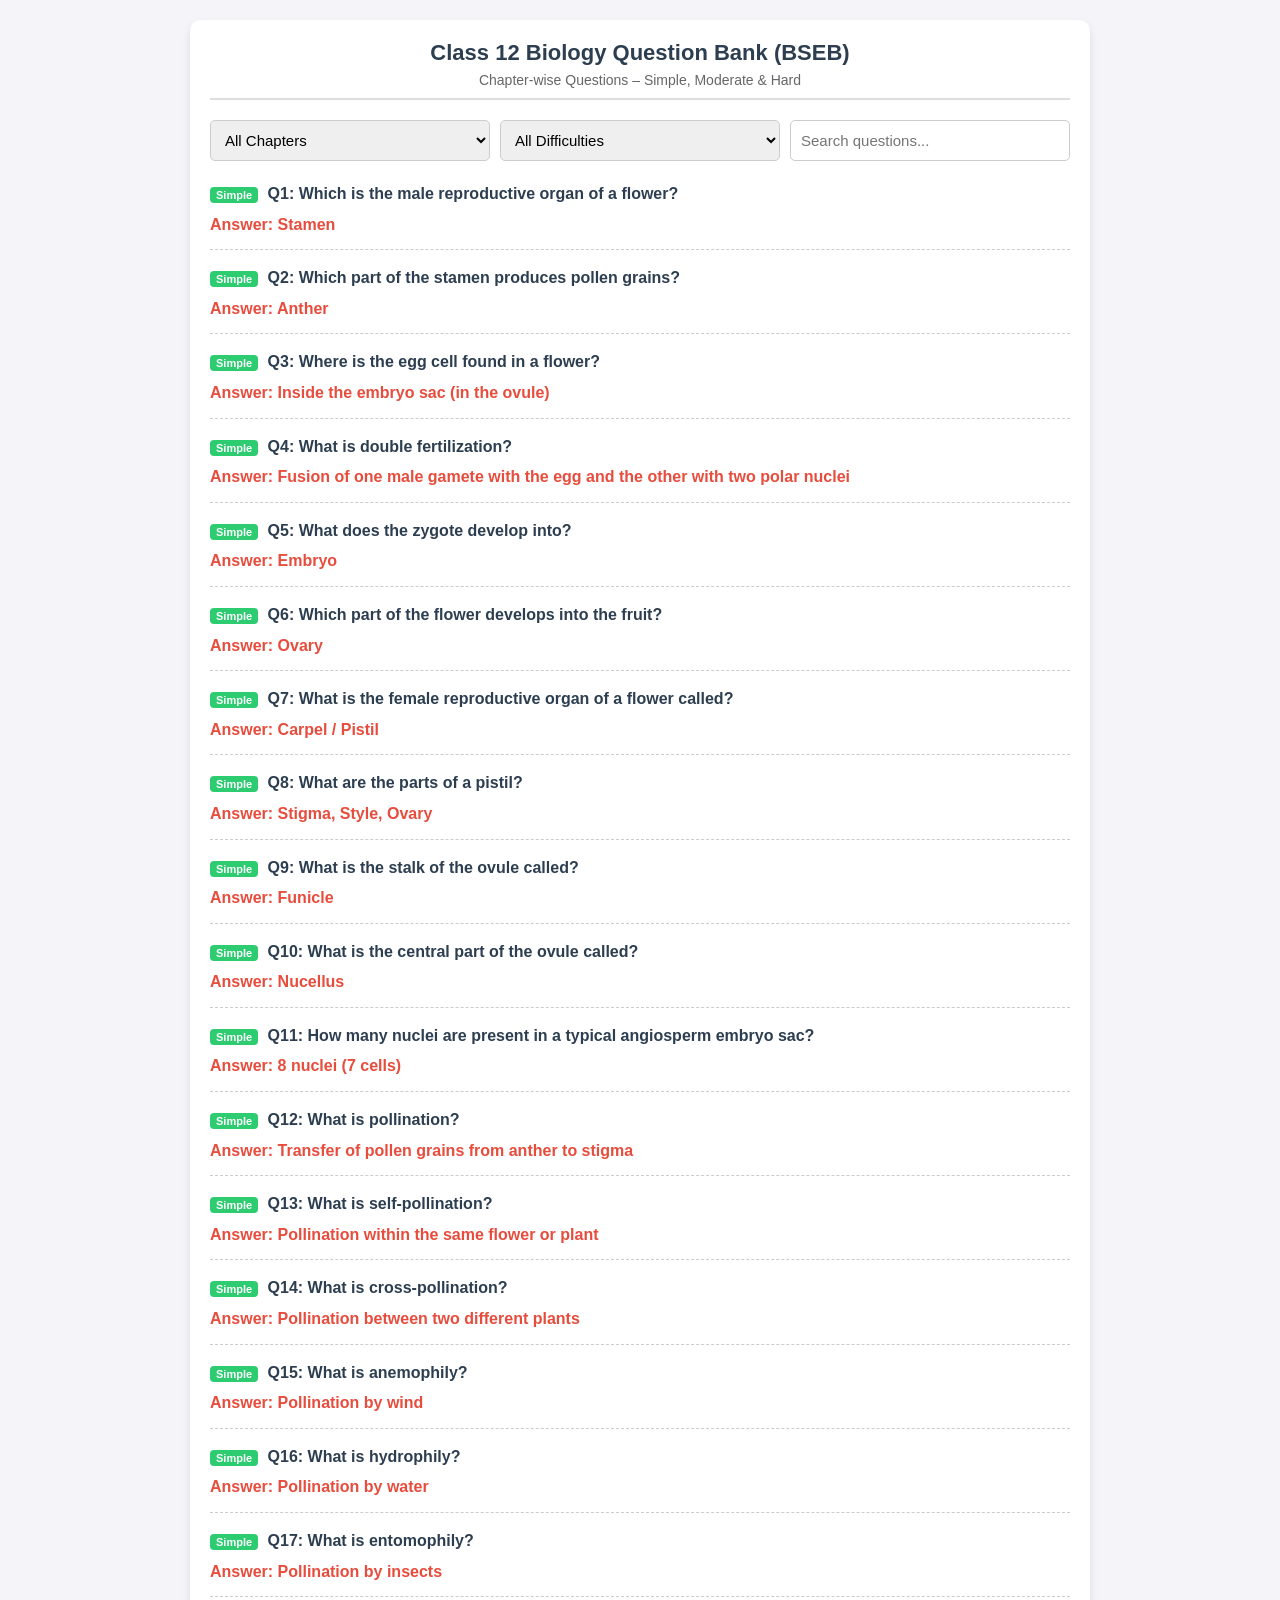
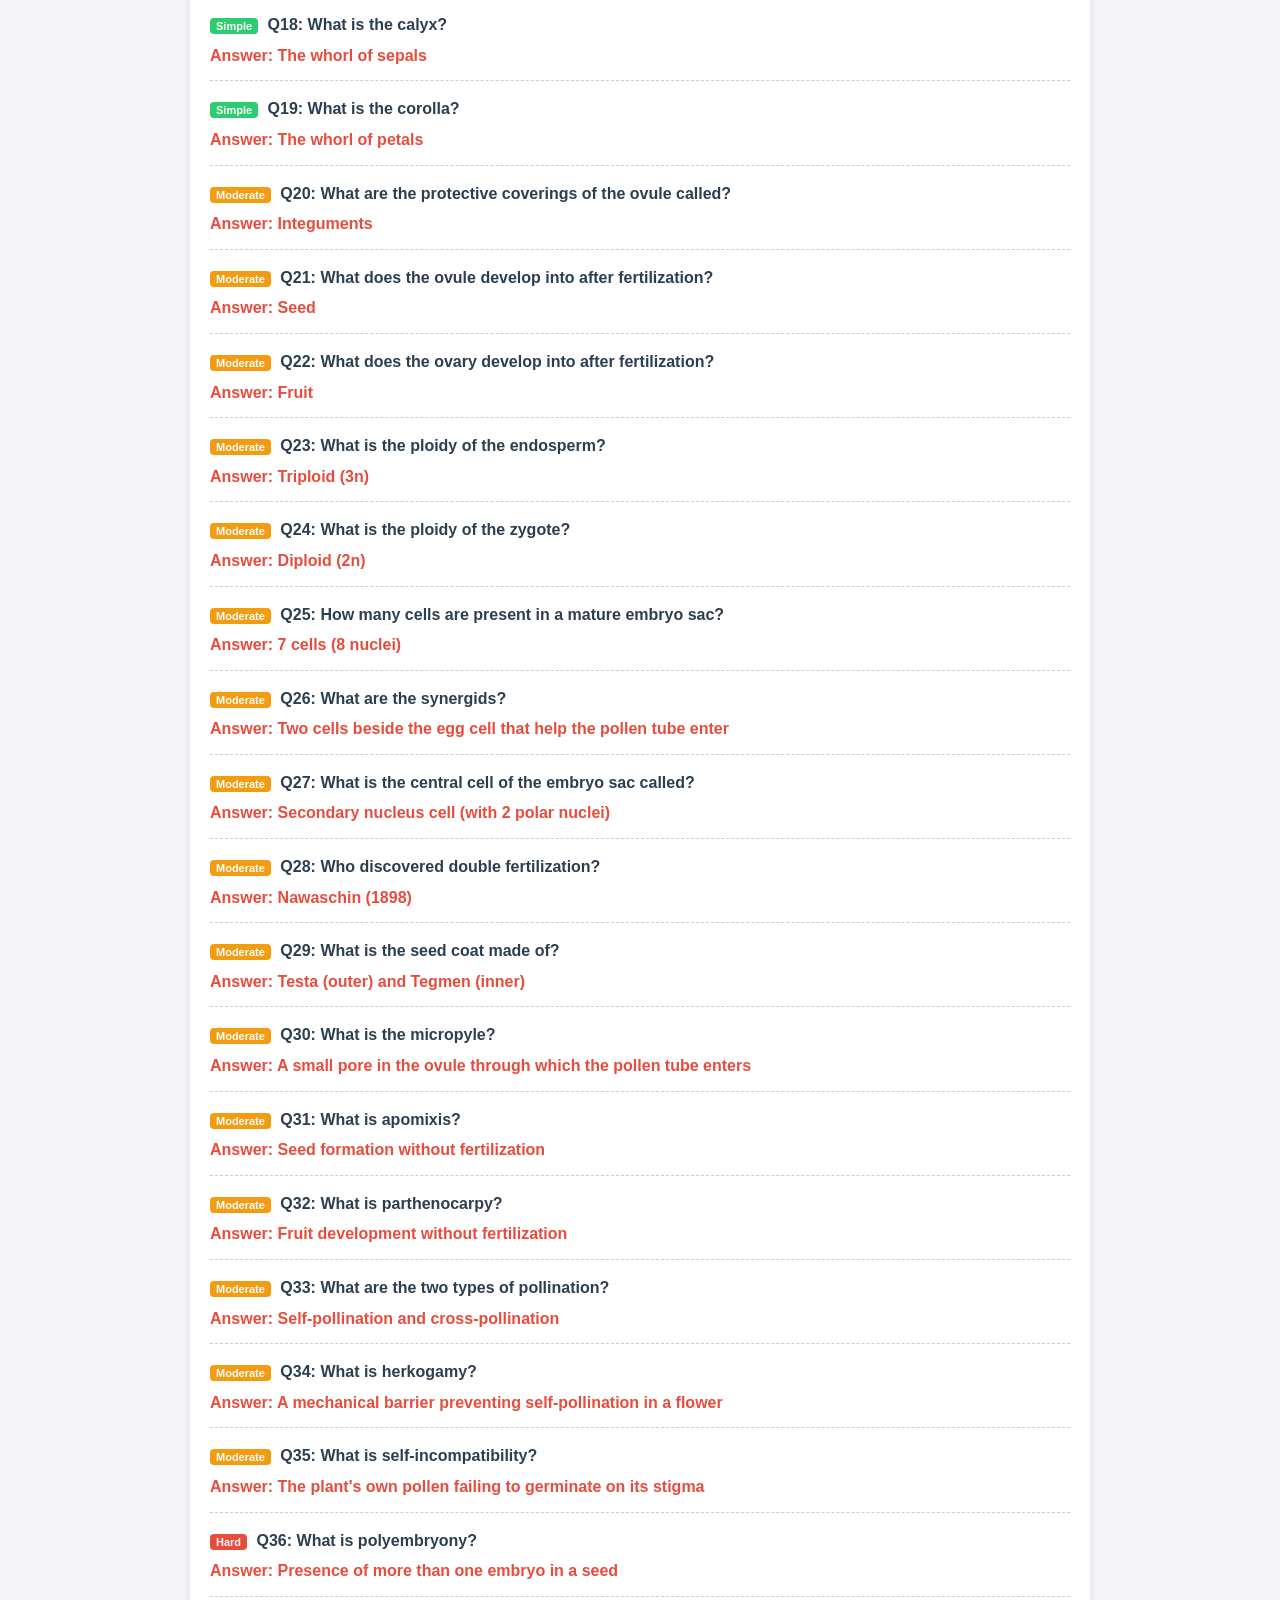
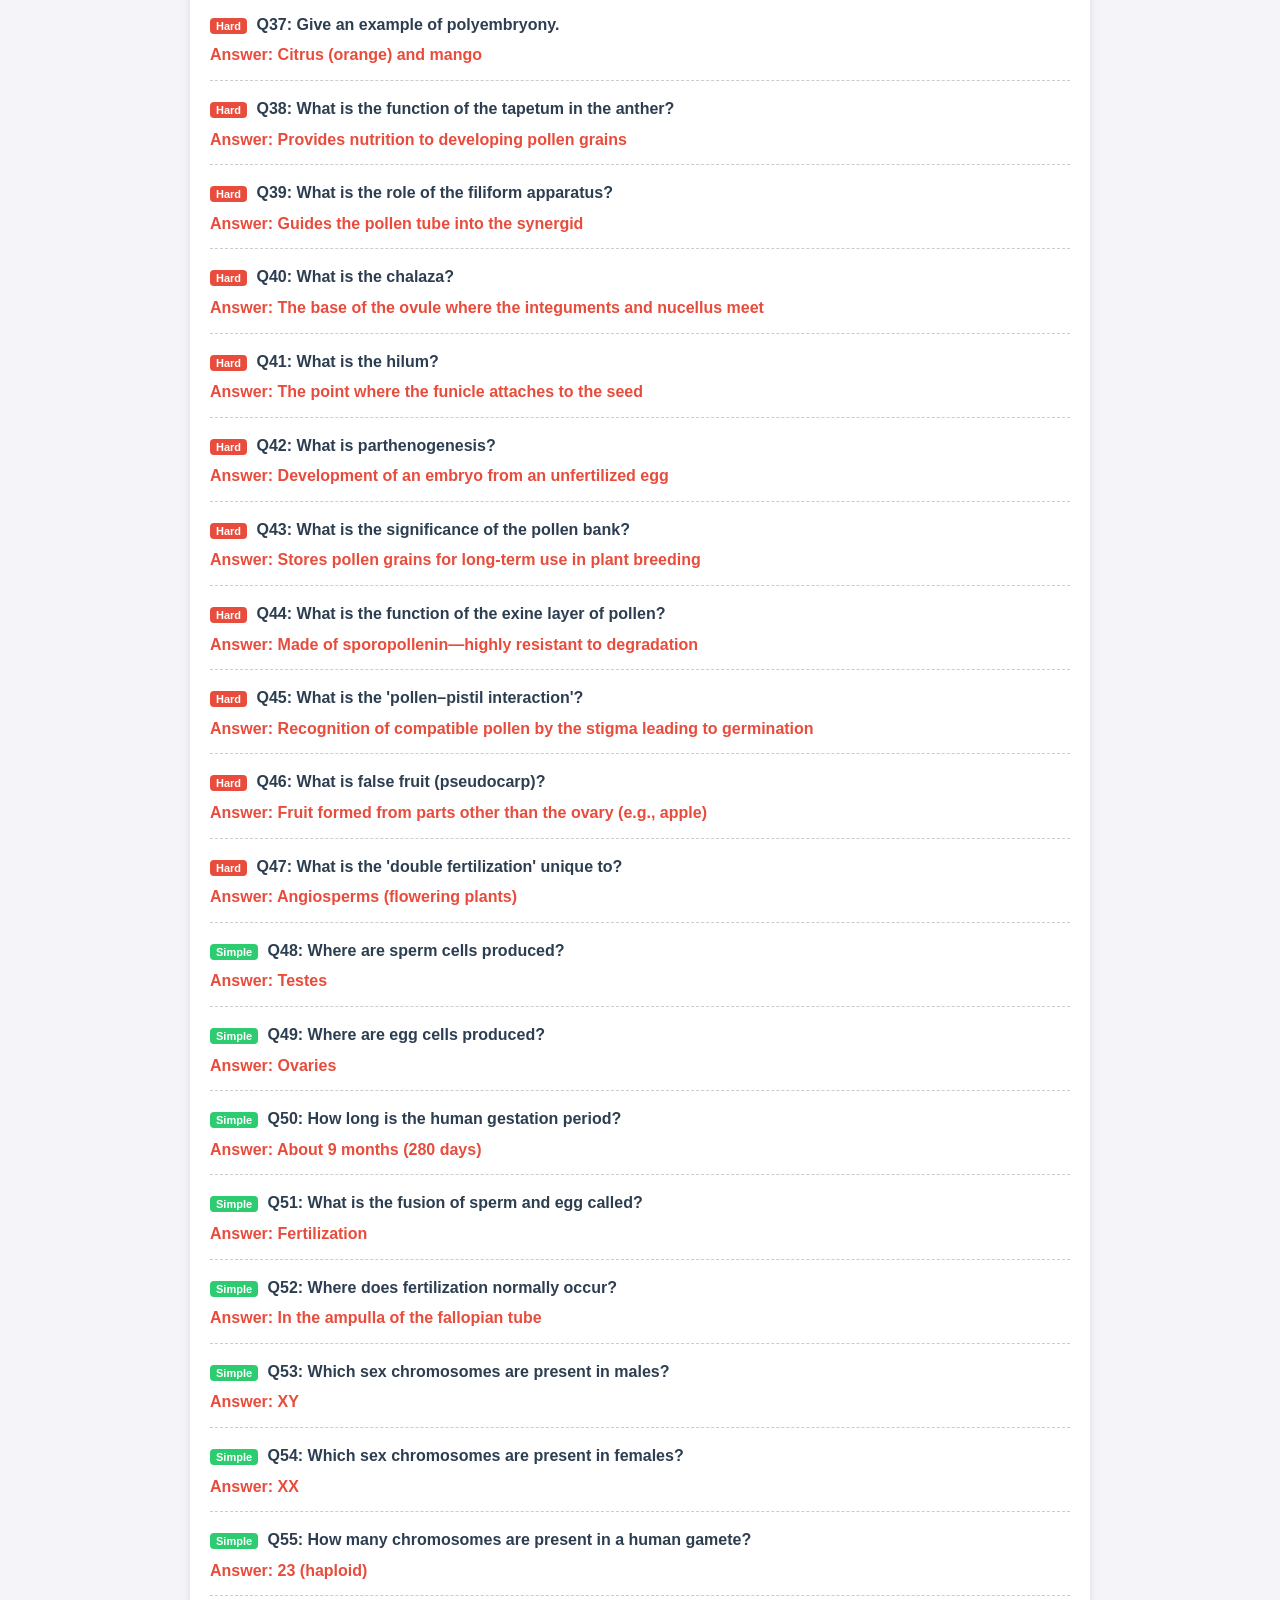
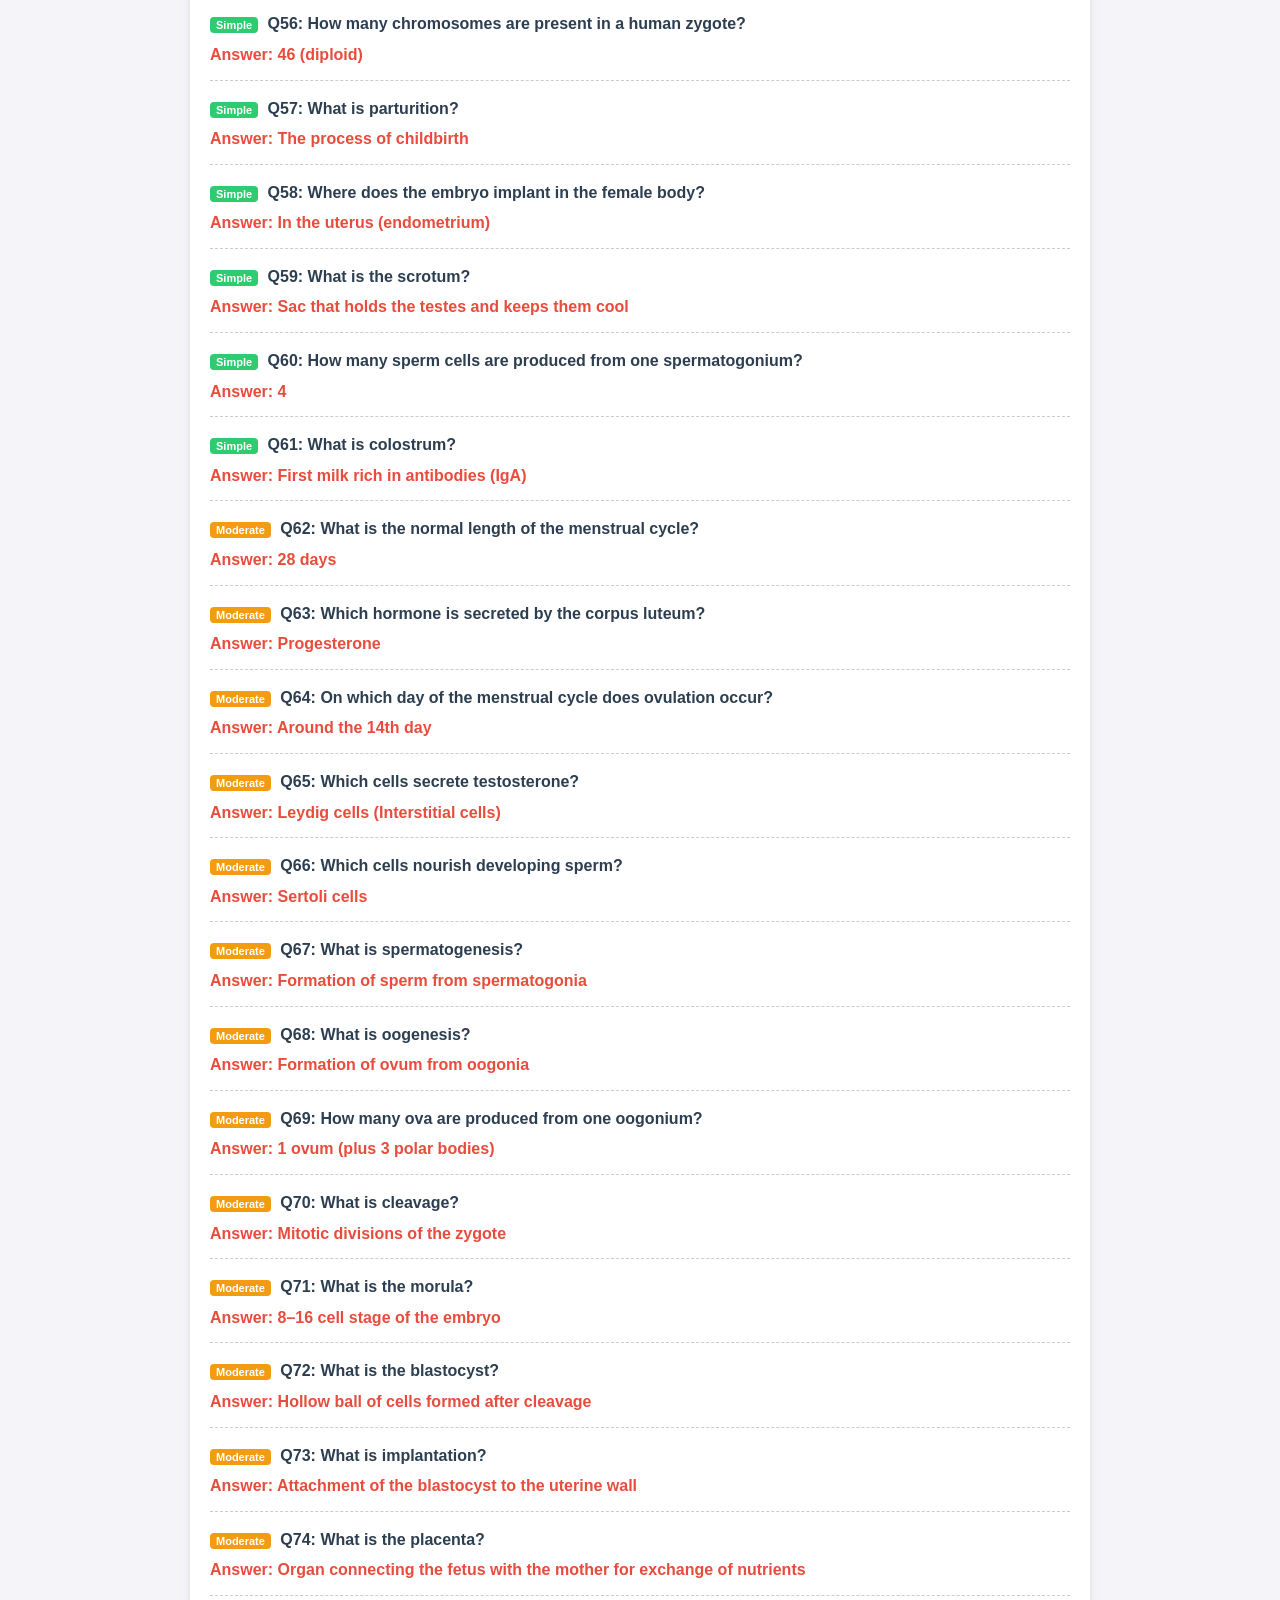
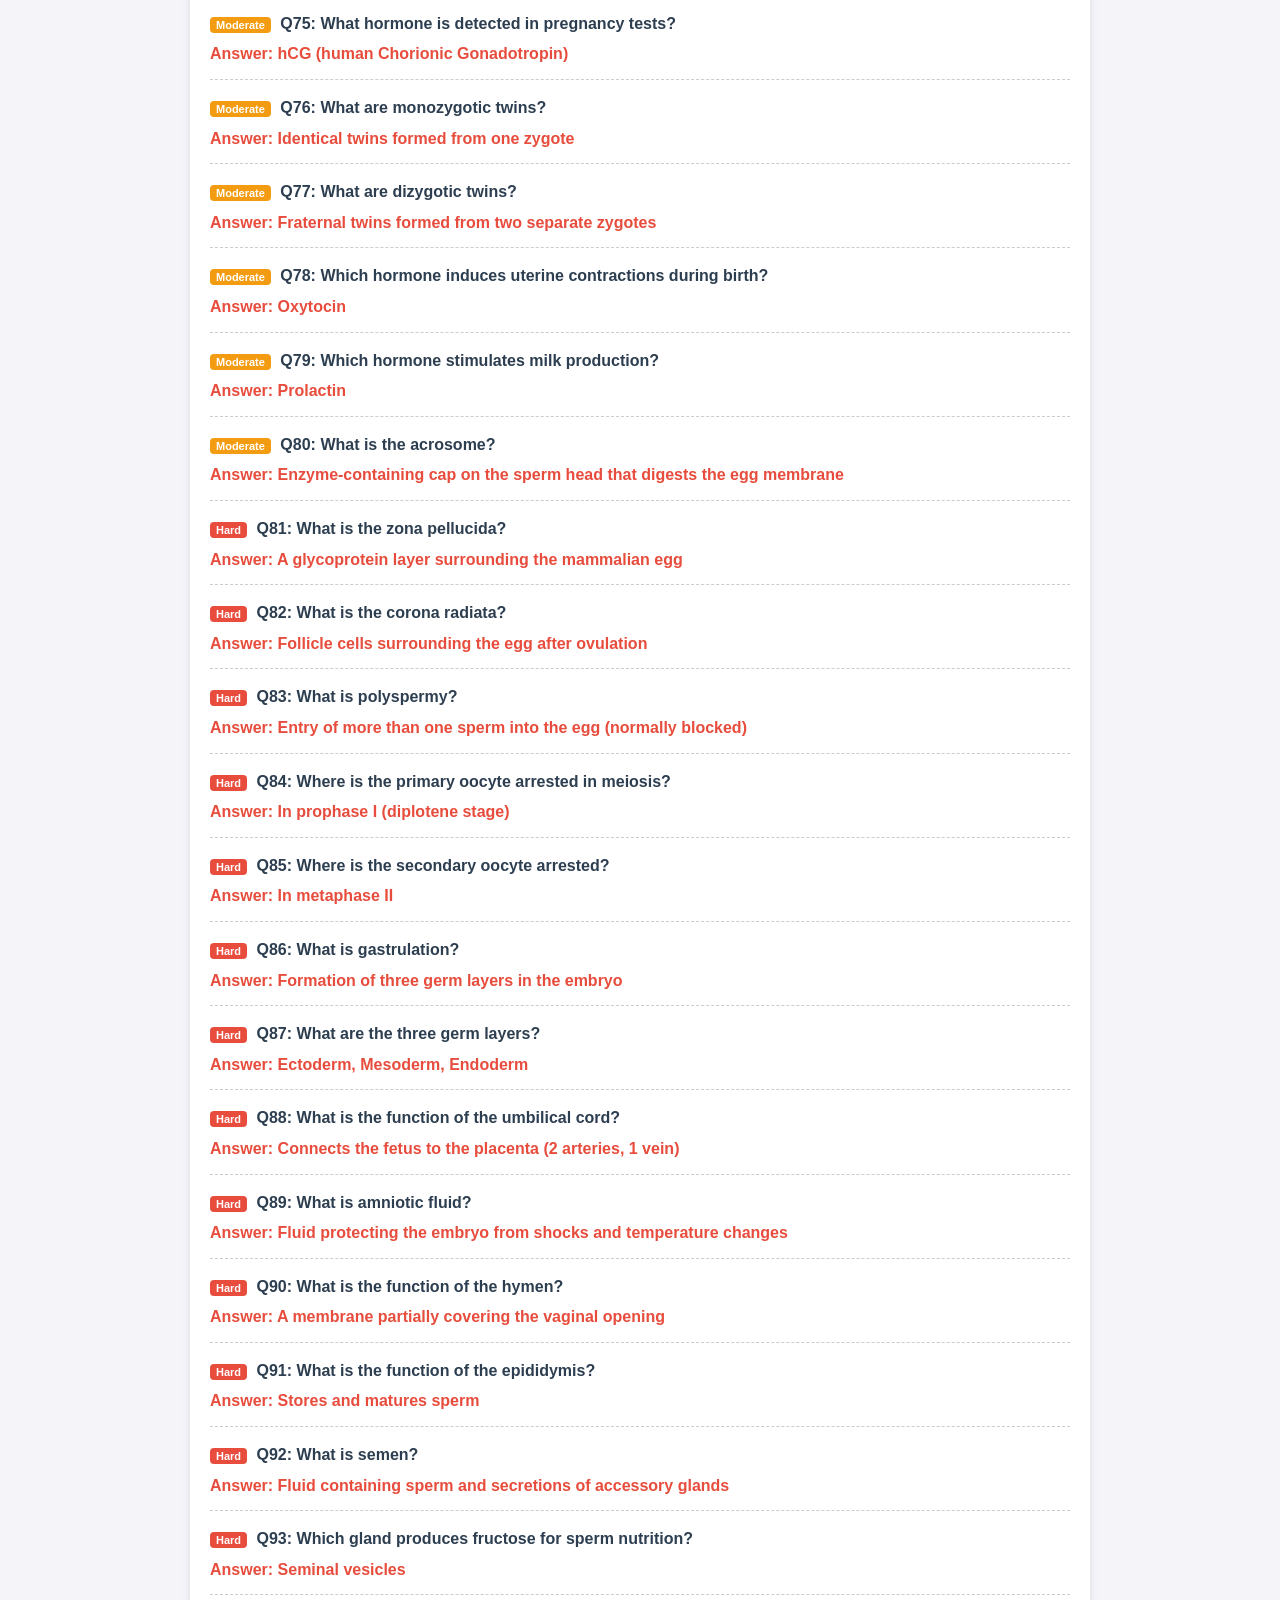
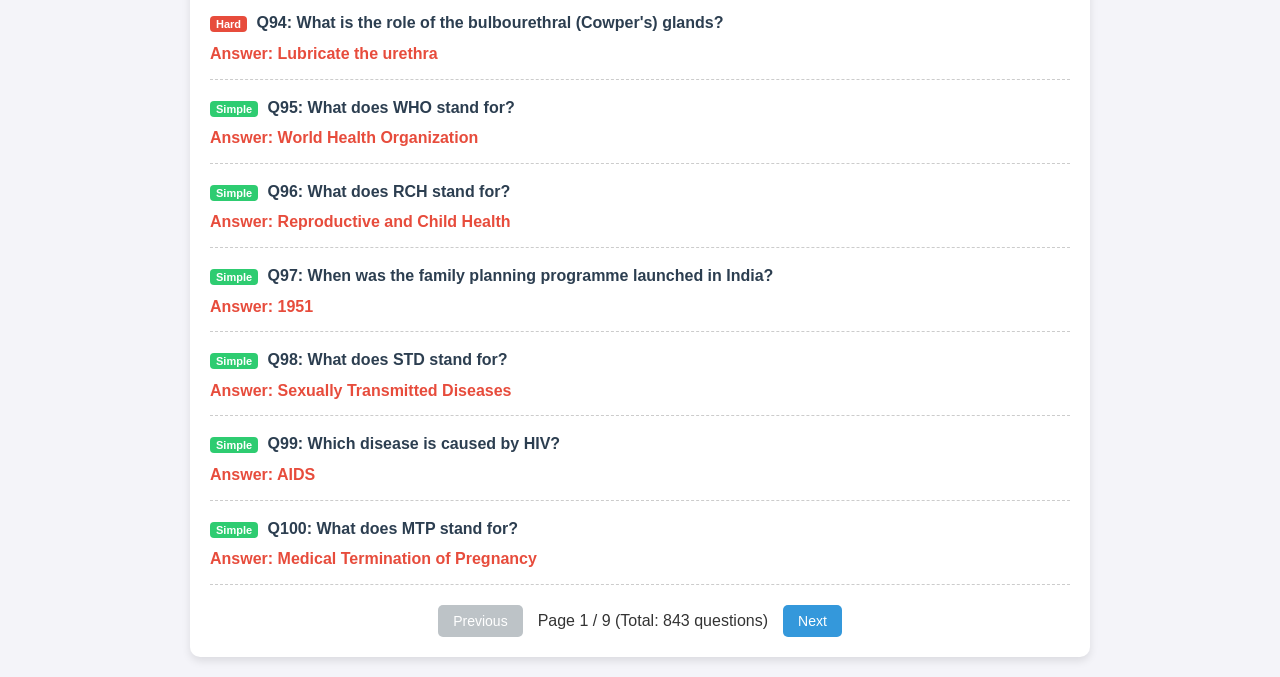
==== commit b3564349: "Increase items per page from 20 to 100" ====
--- a/800+.html
+++ b/800+.html
@@ -956,7 +956,7 @@
         const pageInfo = document.getElementById('pageInfo');
 
         let currentPage = 1;
-        const itemsPerPage = 20;
+        const itemsPerPage = 100;
         let filteredData = [...biologyData];
 
         function updateUI() {
